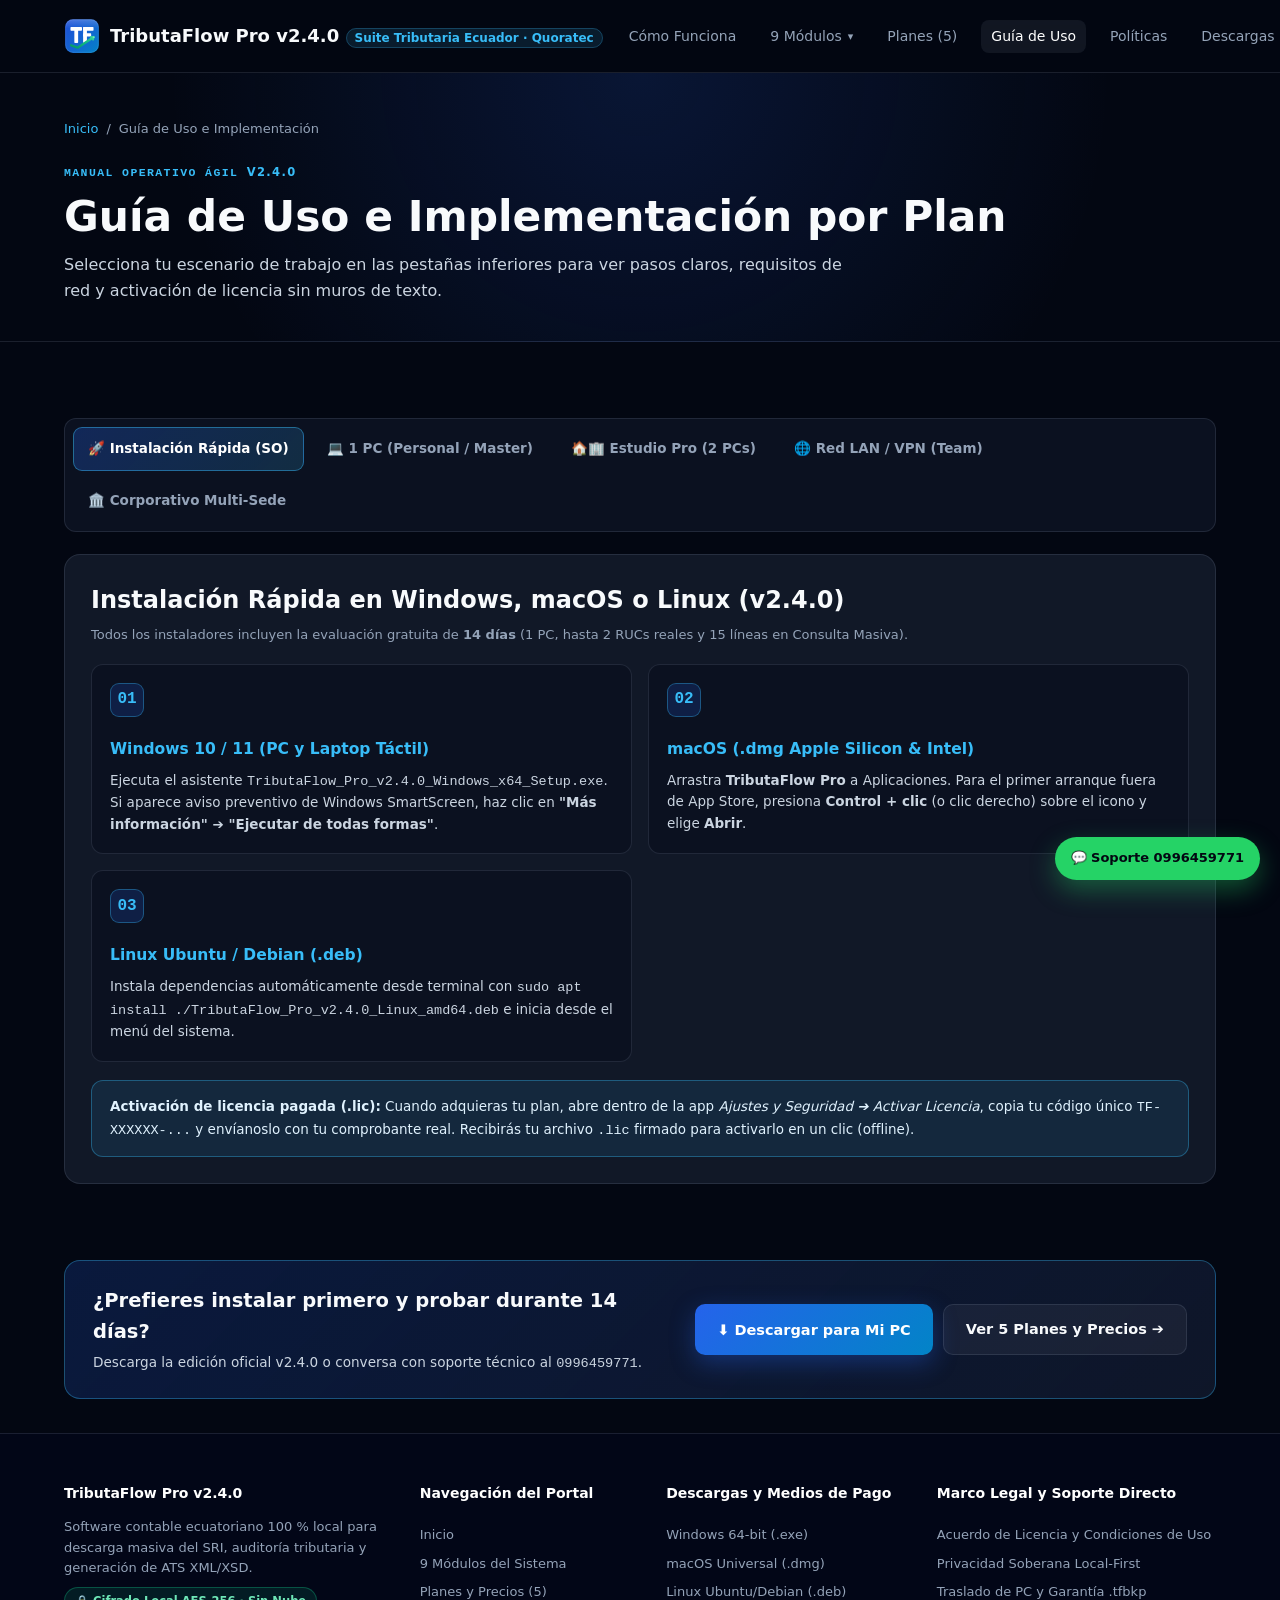
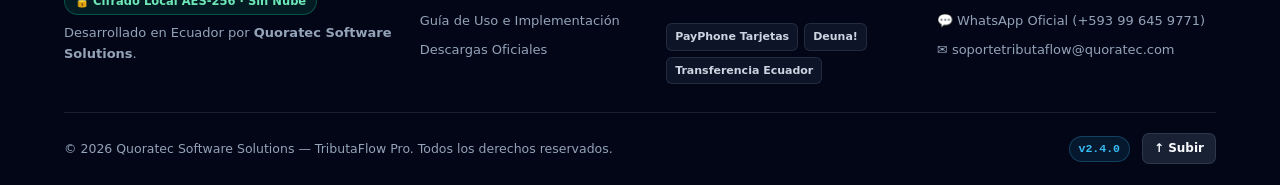
==== guia-uso.html @ 513faca0 "Portal v2.4.0: arquitectura paginada, guia por plan, bloqueo movil y blindaje CSP/XSS" ====
<!DOCTYPE html>
<html lang="es">
<head>
    <meta charset="UTF-8">
    <meta name="viewport" content="width=device-width, initial-scale=1.0">
    <meta http-equiv="Content-Security-Policy" content="default-src 'self'; script-src 'self'; style-src 'self'; img-src 'self' data:; font-src 'self'; connect-src 'self'; object-src 'none'; base-uri 'self'; form-action 'none';">
    <meta name="referrer" content="no-referrer">
    <title>Guía de Uso e Implementación v2.4.0 | TributaFlow Pro</title>
    <meta name="description" content="Guía práctica de instalación y puesta en marcha de TributaFlow Pro v2.4.0 por escenario: Windows, macOS, Linux, Estudio Dual-PC (30+30 o 60 en 1), Red LAN y Corporativo.">
    <link rel="icon" type="image/png" href="assets/img/favicon.png">
    <link rel="stylesheet" href="assets/css/portal.css">
</head>
<body>

    <header class="navbar">
        <div class="container nav-inner">
            <a href="index.html" class="brand">
                <img src="assets/img/logo-tributaflow.svg" alt="TributaFlow Pro" class="brand-logo-img" data-fallback="assets/img/logo-tributaflow.png">
                <div>
                    <strong>TributaFlow Pro <span data-app-version-tag>v2.4.0</span></strong>
                    <span class="brand-sub">Suite Tributaria Ecuador · Quoratec</span>
                </div>
            </a>

            <button class="nav-toggle" id="navToggle" type="button" aria-label="Abrir menú de navegación" aria-expanded="false">☰</button>

            <nav class="nav-menu" id="navMenu" aria-label="Navegación principal">
                <a href="index.html#flujo">Cómo Funciona</a>
                <div class="nav-dropdown" data-nav-dropdown>
                    <button type="button" class="nav-dropdown-trigger" aria-expanded="false" aria-haspopup="true">
                        <span>9 Módulos</span>
                        <span class="nav-caret" aria-hidden="true">▾</span>
                    </button>
                    <div class="nav-dropdown-panel" role="menu"></div>
                </div>
                <a href="planes.html">Planes (5)</a>
                <a href="guia-uso.html" class="active">Guía de Uso</a>
                <a href="politicas.html">Políticas</a>
                <a href="index.html#descargas">Descargas</a>
                <a href="planes.html" class="nav-cta">Ver Planes y Pagar</a>
            </nav>
        </div>
    </header>

    <main>
        <section class="page-hero">
            <div class="container">
                <div class="breadcrumb">
                    <a href="index.html">Inicio</a>
                    <span>/</span>
                    <span>Guía de Uso e Implementación</span>
                </div>
                <span class="eyebrow">Manual Operativo Ágil <span data-app-version-tag>v2.4.0</span></span>
                <h1>Guía de Uso e Implementación por Plan</h1>
                <p class="lead-sub">Selecciona tu escenario de trabajo en las pestañas inferiores para ver pasos claros, requisitos de red y activación de licencia sin muros de texto.</p>
            </div>
        </section>

        <section class="section">
            <div class="container">
                <!-- PESTAÑAS INTERACTIVAS DE LA GUÍA -->
                <div class="guide-tabs-bar" role="tablist" aria-label="Escenarios de implementación TributaFlow Pro">
                    <button type="button" class="guide-tab-btn is-active" role="tab" aria-selected="true" data-guide-tab="rapida">🚀 Instalación Rápida (SO)</button>
                    <button type="button" class="guide-tab-btn" role="tab" aria-selected="false" data-guide-tab="1pc">💻 1 PC (Personal / Master)</button>
                    <button type="button" class="guide-tab-btn" role="tab" aria-selected="false" data-guide-tab="2pcs">🏠🏢 Estudio Pro (2 PCs)</button>
                    <button type="button" class="guide-tab-btn" role="tab" aria-selected="false" data-guide-tab="lan">🌐 Red LAN / VPN (Team)</button>
                    <button type="button" class="guide-tab-btn" role="tab" aria-selected="false" data-guide-tab="corp">🏛️ Corporativo Multi-Sede</button>
                </div>

                <!-- PANEL 1: INSTALACIÓN RÁPIDA -->
                <article class="guide-panel is-active" id="tab-rapida" role="tabpanel" data-guide-panel="rapida">
                    <h2>Instalación Rápida en Windows, macOS o Linux (<span data-app-version-tag>v2.4.0</span>)</h2>
                    <p class="muted-note mt-6">Todos los instaladores incluyen la evaluación gratuita de <strong data-trial-days>14 días</strong> (1 PC, hasta 2 RUCs reales y 15 líneas en Consulta Masiva).</p>

                    <div class="guide-steps-grid mt-24">
                        <div class="guide-step-card">
                            <span class="step-num">01</span>
                            <h3>Windows 10 / 11 (PC y Laptop Táctil)</h3>
                            <p>Ejecuta el asistente <code>TributaFlow_Pro_v2.4.0_Windows_x64_Setup.exe</code>. Si aparece aviso preventivo de Windows SmartScreen, haz clic en <strong>"Más información" ➔ "Ejecutar de todas formas"</strong>.</p>
                        </div>

                        <div class="guide-step-card">
                            <span class="step-num">02</span>
                            <h3>macOS (.dmg Apple Silicon & Intel)</h3>
                            <p>Arrastra <strong>TributaFlow Pro</strong> a Aplicaciones. Para el primer arranque fuera de App Store, presiona <strong>Control + clic</strong> (o clic derecho) sobre el icono y elige <strong>Abrir</strong>.</p>
                        </div>

                        <div class="guide-step-card">
                            <span class="step-num">03</span>
                            <h3>Linux Ubuntu / Debian (.deb)</h3>
                            <p>Instala dependencias automáticamente desde terminal con <code>sudo apt install ./TributaFlow_Pro_v2.4.0_Linux_amd64.deb</code> e inicia desde el menú del sistema.</p>
                        </div>
                    </div>

                    <div class="guide-callout mt-24">
                        <strong>Activación de licencia pagada (.lic):</strong> Cuando adquieras tu plan, abre dentro de la app <em>Ajustes y Seguridad ➔ Activar Licencia</em>, copia tu código único <code>TF-XXXXXX-...</code> y envíanoslo con tu comprobante real. Recibirás tu archivo <code>.lic</code> firmado para activarlo en un clic (offline).
                    </div>
                </article>

                <!-- PANEL 2: 1 PC (PERSONAL Y CONTADOR MASTER) -->
                <article class="guide-panel" id="tab-1pc" role="tabpanel" data-guide-panel="1pc">
                    <h2>Operación Individual en 1 PC (Personal Pro y Contador Master)</h2>
                    <p class="muted-note mt-6">Diseñado para trabajar con máxima privacidad local: <strong>Personal Pro</strong> gestiona hasta <strong>3 RUCs</strong> ($59/año) y <strong>Contador Master</strong> hasta <strong>25 RUCs</strong> con Generador ATS ($139/año).</p>

                    <div class="guide-steps-grid mt-24">
                        <div class="guide-step-card">
                            <span class="step-num">01</span>
                            <h3>Define tu Carpeta Bóveda</h3>
                            <p>Al abrir TributaFlow Pro por primera vez, elige la ruta donde se guardarán tus XML, RIDE PDF y base SQLCipher AES-256 (por ejemplo <code>Documentos/Boveda_SRI</code>).</p>
                        </div>

                        <div class="guide-step-card">
                            <span class="step-num">02</span>
                            <h3>Registra tus Contribuyentes</h3>
                            <p>Ve a <strong>Mis Contribuyentes</strong>, registra hasta 3 RUCs (Personal Pro) o 25 RUCs (Contador Master) y ejecuta <strong>Sincronizar SRI</strong> o <strong>Importar TXT/ZIP</strong>.</p>
                        </div>

                        <div class="guide-step-card">
                            <span class="step-num">03</span>
                            <h3>Genera ATS XML y Excel</h3>
                            <p>En <strong>Contador Master</strong>, entra a <strong>Generador ATS Oficial</strong>, selecciona periodo y RUC para exportar el XML validado con esquema XSD listo para subir al SRI.</p>
                        </div>
                    </div>

                    <div class="guide-callout-warn mt-24">
                        <strong>Sobre cambios o formateo de equipo:</strong> Genera siempre un archivo <code>.tfbkp</code> desde <em>Ajustes y Seguridad</em> antes de formatear o cambiar de laptop. Incluimos respaldo de traslado de equipo dentro del periodo anual vigente.
                    </div>
                </article>

                <!-- PANEL 3: ESTUDIO PRO DUAL-PC -->
                <article class="guide-panel" id="tab-2pcs" role="tabpanel" data-guide-panel="2pcs">
                    <h2>Trabajo Dual-PC Independiente (Estudio Contable Pro — $299/año)</h2>
                    <p class="muted-note mt-6">Pensado para contadores que alternan entre oficina y casa o comparten carga entre 2 máquinas (Windows, macOS o Linux combinables) <strong>sin depender de servidor ni red LAN permanente</strong>.</p>

                    <div class="guide-steps-grid mt-24">
                        <div class="guide-step-card">
                            <span class="step-num">01</span>
                            <h3>Distribución Flexible de 60 RUCs</h3>
                            <p>Tu licencia habilita <strong>60 RUCs totales</strong>: usa <strong>30 RUCs en PC Oficina + 30 RUCs en Laptop Casa</strong>, o bien concentra los <strong>60 RUCs completos en 1 sola PC</strong> sin PC maestra.</p>
                        </div>

                        <div class="guide-step-card">
                            <span class="step-num">02</span>
                            <h3>Auditoría EFOS y Contingencia</h3>
                            <p>Activa <strong>Auditor Fantasma</strong> para cruzar facturas frente a listados EFOS del SRI y utiliza el modo de <strong>Contingencia ATS</strong> en cierres masivos de estudio.</p>
                        </div>

                        <div class="guide-step-card">
                            <span class="step-num">03</span>
                            <h3>Sincroniza Oficina ⇄ Casa con .tfbkp</h3>
                            <p>Exporta un paquete portátil cifrado <code>.tfbkp</code> (bóveda + llaves) en un pendrive o carpeta privada para continuar trabajando en tu segunda computadora en segundos.</p>
                        </div>
                    </div>

                    <div class="guide-callout mt-24">
                        <strong>Sin dependencia de internet entre equipos:</strong> Cada una de las 2 computadoras recibe su archivo de activación oficial vinculado a su HWID, funcionando offline de manera totalmente autónoma.
                    </div>
                </article>

                <!-- PANEL 4: ENTERPRISE TEAM LAN / VPN -->
                <article class="guide-panel" id="tab-lan" role="tabpanel" data-guide-panel="lan">
                    <h2>Implementación Colaborativa en Red Local LAN o VPN (Enterprise Team)</h2>
                    <p class="muted-note mt-6">Ideal para estudios con equipo contable: <strong>5 PCs base</strong> ($890/año) con <strong>RUCs Ilimitados</strong>, Consulta Masiva sin límite y arquitectura híbrida oficina + teletrabajo.</p>

                    <div class="guide-steps-grid mt-24">
                        <div class="guide-step-card">
                            <span class="step-num">01</span>
                            <h3>Designa la Estación Maestra (LAN_SERVIDOR)</h3>
                            <p>En tu computadora principal o servidor interno de oficina, comparte la carpeta de bóveda por ruta de red (ej. <code>\\SERVIDOR\BovedaTributaFlow</code>) y activa el servicio LAN TCP/IP.</p>
                        </div>

                        <div class="guide-step-card">
                            <span class="step-num">02</span>
                            <h3>Conecta Hasta 4 PCs Adicionales (LAN_CLIENTE)</h3>
                            <p>Las estaciones asistentes apuntan a la IP local o ruta UNC compartida trabajando sobre el mismo repositorio central sin duplicar comprobantes ni claves.</p>
                        </div>

                        <div class="guide-step-card">
                            <span class="step-num">03</span>
                            <h3>Soporte Teletrabajo por VPN Multi-HWID</h3>
                            <p>Los contadores fuera de oficina conectan por túnel VPN seguro manteniendo permisos cifrados y auditoría trazable de cada estación autorizada.</p>
                        </div>
                    </div>
                </article>

                <!-- PANEL 5: ENTERPRISE CORPORATIVO -->
                <article class="guide-panel" id="tab-corp" role="tabpanel" data-guide-panel="corp">
                    <h2>Despliegue Nacional Multi-Sucursal (Enterprise Corporativo)</h2>
                    <p class="muted-note mt-6">Arquitectura empresarial para grupos económicos con múltiples sedes: <strong>10 PCs base ($1,490/año)</strong> + expansión ilimitada <strong>+1 PC por $150/año c/u</strong>.</p>

                    <div class="guide-steps-grid mt-24">
                        <div class="guide-step-card">
                            <span class="step-num">01</span>
                            <h3>Multi-Sucursal sobre HTTPS / VPN</h3>
                            <p>Centraliza compañías hermanas y razones sociales ilimitadas entre Quito, Guayaquil, Cuenca u otras ciudades bajo canales cifrados dedicados.</p>
                        </div>

                        <div class="guide-step-card">
                            <span class="step-num">02</span>
                            <h3>Respaldo Corporativo en Nube Privada (S3)</h3>
                            <p>Programa copias cifradas punto a punto hacia tu propio bucket compatible con S3 manteniendo las claves AES-256 bajo custodia interna de tu empresa.</p>
                        </div>

                        <div class="guide-step-card">
                            <span class="step-num">03</span>
                            <h3>Crecimiento Modular sin Fricción</h3>
                            <p>Cuando se incorpore un nuevo analista financiero, añade licencias individuales (+$150/año por PC extra) desde el mismo contrato anual.</p>
                        </div>
                    </div>

                    <div class="flex-wrap-actions mt-24">
                        <a href="planes.html#corp-addon" class="btn-glow">Calcular Estaciones Extra (+1 PC) ➔</a>
                        <a href="https://wa.me/593996459771?text=Consulta%20Soporte%20T%C3%A9cnico%20%E2%80%94%20TributaFlow%20Pro" target="_blank" rel="noopener noreferrer" class="btn-support-link" data-support-link="whatsapp">💬 Coordinar Onboarding Corporativo</a>
                    </div>
                </article>
            </div>
        </section>
    </main>

    <div class="pre-footer-cta">
        <div class="container">
            <div class="pre-footer-card">
                <div>
                    <h3>¿Prefieres instalar primero y probar durante <span data-trial-days>14 días</span>?</h3>
                    <p>Descarga la edición oficial <span data-app-version-tag>v2.4.0</span> o conversa con soporte técnico al <code>0996459771</code>.</p>
                </div>
                <div class="pre-footer-actions">
                    <button type="button" class="btn-glow" data-download-os="auto">⬇ Descargar para Mi PC</button>
                    <a href="planes.html" class="btn-glass">Ver 5 Planes y Precios ➔</a>
                </div>
            </div>
        </div>
    </div>

    <footer class="footer">
        <div class="container">
            <div class="footer-grid-4">
                <div class="footer-col">
                    <h4>TributaFlow Pro <span data-app-version-tag>v2.4.0</span></h4>
                    <p class="muted-note">Software contable ecuatoriano 100 % local para descarga masiva del SRI, auditoría tributaria y generación de ATS XML/XSD.</p>
                    <div class="footer-trust-pill">🔒 Cifrado Local AES-256 · Sin Nube</div>
                    <p class="muted-note">Desarrollado en Ecuador por <strong>Quoratec Software Solutions</strong>.</p>
                </div>

                <div class="footer-col footer-links-col">
                    <h4>Navegación del Portal</h4>
                    <a href="index.html">Inicio</a>
                    <a href="index.html#modulos">9 Módulos del Sistema</a>
                    <a href="planes.html">Planes y Precios (5)</a>
                    <a href="guia-uso.html">Guía de Uso e Implementación</a>
                    <a href="index.html#descargas">Descargas Oficiales</a>
                </div>

                <div class="footer-col footer-links-col">
                    <h4>Descargas y Medios de Pago</h4>
                    <a href="index.html#descargas" data-download-os="windows">Windows 64-bit (.exe)</a>
                    <a href="index.html#descargas" data-download-os="macos">macOS Universal (.dmg)</a>
                    <a href="index.html#descargas" data-download-os="linux">Linux Ubuntu/Debian (.deb)</a>
                    <div class="footer-pay-badges">
                        <span class="footer-pay-pill">PayPhone Tarjetas</span>
                        <span class="footer-pay-pill">Deuna!</span>
                        <span class="footer-pay-pill">Transferencia Ecuador</span>
                    </div>
                </div>

                <div class="footer-col footer-links-col">
                    <h4>Marco Legal y Soporte Directo</h4>
                    <a href="politicas.html#licencia">Acuerdo de Licencia y Condiciones de Uso</a>
                    <a href="politicas.html#privacidad">Privacidad Soberana Local-First</a>
                    <a href="politicas.html#traslado">Traslado de PC y Garantía .tfbkp</a>
                    <a href="https://wa.me/593996459771?text=Consulta%20Soporte%20T%C3%A9cnico%20%E2%80%94%20TributaFlow%20Pro" target="_blank" rel="noopener noreferrer" data-support-link="whatsapp">💬 WhatsApp Oficial (+593 99 645 9771)</a>
                    <a href="mailto:soportetributaflow@quoratec.com?subject=Consulta%20Soporte%20T%C3%A9cnico%20%E2%80%94%20TributaFlow%20Pro" data-support-link="correo">✉️ soportetributaflow@quoratec.com</a>
                </div>
            </div>

            <div class="footer-bottom-bar">
                <span>© 2026 Quoratec Software Solutions — TributaFlow Pro. Todos los derechos reservados.</span>
                <div class="footer-bottom-meta">
                    <span class="footer-version-badge" data-app-version-tag>v2.4.0</span>
                    <button type="button" class="footer-top-btn" data-scroll-top>↑ Subir</button>
                </div>
            </div>
        </div>
    </footer>

    <a href="https://wa.me/593996459771?text=Consulta%20Soporte%20T%C3%A9cnico%20%E2%80%94%20TributaFlow%20Pro" target="_blank" rel="noopener noreferrer" class="whatsapp-float" id="btnFlotanteSoporte" data-support-link="whatsapp" aria-label="Contactar Soporte Oficial TributaFlow Pro por WhatsApp">
        <span>💬 Soporte 0996459771</span>
    </a>

    <script src="assets/js/portal.js" defer></script>
</body>
</html>
---- assets/css/portal.css ----
/* ==========================================================================
   TributaFlow Pro v2.4.0 — Portal Web Multipágina (Diseño SaaS B2B)
   ========================================================================== */

:root {
    --bg-base: #030712;
    --bg-surface: #0b1120;
    --bg-card: #111827;
    --bg-card-alt: #0f172a;
    --border-subtle: rgba(148, 163, 184, 0.16);
    --border-highlight: rgba(56, 189, 248, 0.45);
    --primary: #2563eb;
    --primary-hover: #1d4ed8;
    --accent: #38bdf8;
    --success: #10b981;
    --warning: #f59e0b;
    --danger: #ef4444;
    --deuna: #6d28d9;
    --deuna-soft: rgba(109, 40, 217, 0.16);
    --payphone: #ff5722;
    --payphone-hover: #e64a19;
    --whatsapp: #25d366;
    --text-main: #f8fafc;
    --text-soft: #cbd5e1;
    --text-muted: #94a3b8;
    --radius-sm: 8px;
    --radius-md: 12px;
    --radius-lg: 16px;
}

* {
    margin: 0;
    padding: 0;
    box-sizing: border-box;
    font-family: 'Inter', system-ui, -apple-system, sans-serif;
}

html {
    scroll-behavior: smooth;
}

body {
    background-color: var(--bg-base);
    color: var(--text-main);
    line-height: 1.6;
    overflow-x: hidden;
}

code, pre, .mono {
    font-family: 'JetBrains Mono', ui-monospace, SFMono-Regular, monospace;
}

code {
    overflow-wrap: anywhere;
    word-break: break-word;
}

.container {
    max-width: 1200px;
    margin: 0 auto;
    padding: 0 24px;
}

/* Navbar compartida */
.navbar {
    position: sticky;
    top: 0;
    z-index: 9990;
    background: rgba(3, 7, 18, 0.88);
    backdrop-filter: blur(16px);
    border-bottom: 1px solid var(--border-subtle);
}

.nav-inner {
    min-height: 72px;
    display: flex;
    justify-content: space-between;
    align-items: center;
    gap: 16px;
    position: relative;
}

.brand {
    display: flex;
    align-items: center;
    gap: 10px;
    text-decoration: none;
    color: var(--text-main);
    font-weight: 800;
    font-size: 18px;
    flex-shrink: 0;
}

.brand-icon {
    width: 34px;
    height: 34px;
    background: linear-gradient(135deg, var(--primary), var(--accent));
    border-radius: 9px;
    display: flex;
    align-items: center;
    justify-content: center;
    font-weight: 900;
    font-size: 14px;
    color: #ffffff;
    letter-spacing: -0.5px;
}

.brand-sub {
    color: var(--accent);
    font-weight: 600;
    font-size: 12px;
    padding: 2px 8px;
    border-radius: 99px;
    background: rgba(56, 189, 248, 0.12);
    border: 1px solid rgba(56, 189, 248, 0.25);
}

.nav-menu {
    display: flex;
    align-items: center;
    gap: 14px;
    font-size: 14px;
    font-weight: 500;
    line-height: 1.5;
}

.nav-menu a {
    color: #94a3b8;
    text-decoration: none;
    font: inherit;
    display: inline-flex;
    align-items: center;
    padding: 6px 10px;
    border-radius: 8px;
    white-space: nowrap;
    transition: color 0.2s, background-color 0.2s;
}

.nav-menu a:not(.nav-cta):hover,
.nav-menu a:not(.nav-cta):focus-visible,
.nav-menu a:not(.nav-cta).active {
    color: #ffffff;
    background: rgba(148, 163, 184, 0.1);
    outline: none;
}

.nav-cta {
    appearance: none;
    -webkit-appearance: none;
    font: inherit;
    background: var(--primary);
    border: 1px solid rgba(56, 189, 248, 0.35);
    padding: 9px 16px;
    border-radius: var(--radius-sm);
    color: #ffffff !important;
    font-weight: 700 !important;
    cursor: pointer;
    display: inline-flex;
    align-items: center;
    justify-content: center;
    white-space: nowrap;
    transition: background 0.2s, transform 0.2s;
}

.nav-cta:hover {
    background: var(--primary-hover);
    transform: translateY(-1px);
}

.nav-toggle {
    display: none;
    background: var(--bg-card);
    border: 1px solid var(--border-subtle);
    color: var(--text-main);
    border-radius: var(--radius-sm);
    padding: 8px 12px;
    font-size: 18px;
    cursor: pointer;
}

.brand-logo-img {
    width: 36px;
    height: 36px;
    border-radius: 9px;
    display: block;
    flex-shrink: 0;
    object-fit: contain;
}

/* Menú desplegable responsivo "9 Módulos ▾" */
.nav-dropdown {
    position: static;
    display: flex;
    align-items: center;
}

.nav-dropdown-trigger {
    appearance: none;
    -webkit-appearance: none;
    background: transparent;
    border: none;
    color: #94A3B8;
    font: inherit;
    cursor: pointer;
    display: inline-flex;
    align-items: center;
    gap: 6px;
    padding: 6px 10px;
    border-radius: 8px;
    transition: color 0.2s, background-color 0.2s;
    white-space: nowrap;
}

.nav-dropdown-trigger:hover,
.nav-dropdown-trigger:focus-visible,
.nav-dropdown.is-open .nav-dropdown-trigger {
    color: #ffffff;
    background: rgba(148, 163, 184, 0.1);
    outline: none;
}

.nav-dropdown-trigger.active {
    color: #38bdf8;
    font-weight: 600;
}

.nav-caret {
    display: inline-block;
    font-size: 11px;
    line-height: 1;
    transition: transform 0.2s ease;
}

.nav-dropdown.is-open .nav-caret {
    transform: rotate(180deg);
}

.nav-dropdown-panel {
    display: block;
    opacity: 0;
    visibility: hidden;
    pointer-events: none;
    transform: translateY(-6px);
    position: absolute;
    top: calc(100% + 4px);
    right: 24px;
    width: min(650px, calc(100vw - 48px));
    background: rgba(15, 23, 42, 0.98);
    backdrop-filter: blur(18px);
    border: 1px solid rgba(56, 189, 248, 0.28);
    border-radius: 14px;
    box-shadow: 0 24px 60px rgba(0, 0, 0, 0.65);
    padding: 14px;
    z-index: 9999;
}

.nav-dropdown-panel::before {
    content: "";
    position: absolute;
    top: -26px;
    left: 0;
    right: 0;
    height: 26px;
}

.nav-dropdown.is-open .nav-dropdown-panel {
    opacity: 1;
    visibility: visible;
    pointer-events: auto;
    transform: translateY(0);
}

.nav-dropdown-header {
    display: flex;
    align-items: center;
    justify-content: space-between;
    padding: 2px 6px 10px;
    margin-bottom: 10px;
    border-bottom: 1px solid rgba(148, 163, 184, 0.14);
    font-size: 11px;
    font-weight: 700;
    letter-spacing: 0.06em;
    text-transform: uppercase;
    color: #38bdf8;
}

.nav-dropdown-grid {
    display: grid;
    grid-template-columns: repeat(2, minmax(0, 1fr));
    gap: 6px;
}

.nav-dropdown-item {
    display: flex;
    align-items: flex-start;
    gap: 10px;
    padding: 9px 10px;
    border-radius: 10px;
    border: 1px solid transparent;
    text-decoration: none !important;
    color: #e2e8f0 !important;
    transition: background 0.15s, border-color 0.15s, transform 0.15s;
}

.nav-dropdown-item:hover,
.nav-dropdown-item:focus-visible {
    background: rgba(37, 99, 235, 0.16);
    border-color: rgba(56, 189, 248, 0.32);
    outline: none;
}

.nav-dropdown-item.is-current {
    background: rgba(16, 185, 129, 0.12);
    border-color: rgba(16, 185, 129, 0.35);
}

.nav-dropdown-icon {
    width: 30px;
    height: 30px;
    border-radius: 8px;
    background: rgba(30, 41, 59, 0.9);
    border: 1px solid rgba(148, 163, 184, 0.18);
    display: inline-flex;
    align-items: center;
    justify-content: center;
    font-size: 15px;
    flex-shrink: 0;
}

.nav-dropdown-text {
    display: flex;
    flex-direction: column;
    min-width: 0;
}

.nav-dropdown-title {
    font-size: 13px;
    font-weight: 600;
    color: #f8fafc;
    line-height: 1.25;
}

.nav-dropdown-desc {
    font-size: 11.5px;
    color: #94a3b8;
    line-height: 1.3;
    margin-top: 2px;
}

.nav-dropdown-footer {
    margin-top: 10px;
    padding-top: 10px;
    border-top: 1px solid rgba(148, 163, 184, 0.14);
    display: flex;
    justify-content: flex-end;
}

.nav-dropdown-all {
    font-size: 12.5px;
    font-weight: 600;
    color: #38bdf8 !important;
    padding: 4px 8px;
    border-radius: 6px;
}

.nav-dropdown-all:hover {
    background: rgba(56, 189, 248, 0.12);
    color: #ffffff !important;
}

/* Utilidades de sección */
.section {
    padding: 76px 0;
}

.bg-subtle {
    background: var(--bg-surface);
    border-top: 1px solid var(--border-subtle);
    border-bottom: 1px solid var(--border-subtle);
}

.section-head {
    text-align: center;
    max-width: 760px;
    margin: 0 auto 44px auto;
}

.eyebrow {
    display: inline-block;
    font-size: 11.5px;
    font-weight: 700;
    letter-spacing: 1.4px;
    text-transform: uppercase;
    color: var(--accent);
    margin-bottom: 10px;
    font-family: 'JetBrains Mono', monospace;
}

.section-head h2 {
    font-size: clamp(1.75rem, 3vw, 2.35rem);
    font-weight: 800;
    line-height: 1.2;
    margin-bottom: 12px;
}

.section-head p {
    color: var(--text-muted);
    font-size: 1.02rem;
}

.text-gradient {
    background: linear-gradient(135deg, #60a5fa, #38bdf8, #34d399);
    -webkit-background-clip: text;
    background-clip: text;
    color: transparent;
}

/* Hero Section */
.hero {
    position: relative;
    padding: 76px 0 64px 0;
    overflow-x: hidden;
}

.hero-glow {
    position: absolute;
    top: -110px;
    left: 50%;
    transform: translateX(-50%);
    width: min(760px, 100vw);
    height: 360px;
    background: radial-gradient(circle, rgba(37, 99, 235, 0.24) 0%, rgba(3, 7, 18, 0) 70%);
    pointer-events: none;
    z-index: -1;
}

.hero-layout {
    display: grid;
    grid-template-columns: 1.12fr 0.88fr;
    gap: 40px;
    align-items: center;
}

.status-pill {
    display: inline-flex;
    align-items: center;
    gap: 8px;
    background: rgba(56, 189, 248, 0.1);
    border: 1px solid rgba(56, 189, 248, 0.28);
    padding: 6px 14px;
    border-radius: 99px;
    font-size: 12px;
    font-weight: 600;
    color: var(--accent);
    margin-bottom: 18px;
    font-family: 'JetBrains Mono', monospace;
}

.pulse-dot {
    width: 8px;
    height: 8px;
    border-radius: 50%;
    background: var(--success);
    box-shadow: 0 0 8px var(--success);
}

.hero-text h1 {
    font-size: clamp(2.1rem, 4vw, 3.05rem);
    font-weight: 800;
    line-height: 1.14;
    margin-bottom: 16px;
}

.hero-text > p {
    color: var(--text-soft);
    font-size: 1.05rem;
    margin-bottom: 24px;
}

.hero-buttons {
    display: flex;
    flex-wrap: wrap;
    gap: 12px;
    margin-bottom: 26px;
}

.btn-glow, .btn-glass, .btn-primary {
    display: inline-flex;
    align-items: center;
    justify-content: center;
    gap: 8px;
    padding: 13px 22px;
    border-radius: 10px;
    font-weight: 700;
    font-size: 14.5px;
    text-decoration: none;
    cursor: pointer;
    border: none;
    transition: transform 0.2s, box-shadow 0.2s, background 0.2s;
}

.btn-glow, .btn-primary {
    background: linear-gradient(135deg, var(--primary), #0284c7);
    color: #ffffff;
    box-shadow: 0 8px 24px rgba(37, 99, 235, 0.35);
}

.btn-glow:hover, .btn-primary:hover {
    transform: translateY(-2px);
    box-shadow: 0 12px 28px rgba(56, 189, 248, 0.42);
}

.btn-glass {
    background: rgba(255, 255, 255, 0.05);
    border: 1px solid var(--border-subtle);
    color: var(--text-main);
}

.btn-glass:hover {
    border-color: var(--border-highlight);
    background: rgba(56, 189, 248, 0.1);
}

.trust-metrics {
    display: flex;
    flex-wrap: wrap;
    gap: 18px;
    align-items: center;
    padding-top: 16px;
    border-top: 1px solid var(--border-subtle);
}

.metric strong {
    display: block;
    font-size: 15px;
    color: #ffffff;
}

.metric span {
    font-size: 12px;
    color: var(--text-muted);
}

.metric-divider {
    width: 1px;
    height: 30px;
    background: var(--border-subtle);
}

/* Terminal / Preview visual */
.terminal-card {
    background: var(--bg-card);
    border: 1px solid var(--border-subtle);
    border-radius: var(--radius-lg);
    overflow: hidden;
    box-shadow: 0 24px 55px rgba(0, 0, 0, 0.55);
}

.terminal-top {
    background: #0f172a;
    padding: 12px 16px;
    display: flex;
    align-items: center;
    justify-content: space-between;
    border-bottom: 1px solid var(--border-subtle);
}

.win-controls {
    display: flex;
    gap: 7px;
}

.win-controls span {
    width: 11px;
    height: 11px;
    border-radius: 50%;
    background: #334155;
}

.win-controls span:first-child { background: #ef4444; }
.win-controls span:nth-child(2) { background: #f59e0b; }
.win-controls span:nth-child(3) { background: #10b981; }

.terminal-tab {
    font-family: 'JetBrains Mono', monospace;
    font-size: 11.5px;
    color: var(--text-muted);
}

.terminal-content {
    padding: 20px;
    display: flex;
    flex-direction: column;
    gap: 10px;
    font-size: 13px;
}

.log-line {
    font-family: 'JetBrains Mono', monospace;
    font-size: 12.2px;
    color: var(--text-soft);
    word-break: break-word;
}

.t-time { color: var(--text-muted); }
.t-ok { color: var(--success); font-weight: 700; }
.t-info { color: var(--accent); font-weight: 700; }
.t-warn { color: var(--warning); font-weight: 700; }

.terminal-summary {
    margin-top: 8px;
    padding: 14px;
    background: rgba(16, 185, 129, 0.08);
    border: 1px solid rgba(16, 185, 129, 0.28);
    border-radius: var(--radius-md);
    display: flex;
    justify-content: space-between;
    align-items: center;
    gap: 12px;
}

.terminal-summary small {
    display: block;
    color: var(--text-muted);
    font-size: 11.5px;
}

.terminal-summary strong {
    font-size: 20px;
    color: #34d399;
    font-family: 'JetBrains Mono', monospace;
}

.badge-ready {
    background: rgba(16, 185, 129, 0.2);
    border: 1px solid rgba(16, 185, 129, 0.45);
    color: #6ee7b7;
    font-size: 11px;
    font-weight: 800;
    padding: 5px 10px;
    border-radius: 99px;
}

/* Flujo operativo en 4 pasos */
.workflow-grid {
    display: grid;
    grid-template-columns: repeat(4, 1fr);
    gap: 18px;
}

.workflow-step {
    background: var(--bg-card);
    border: 1px solid var(--border-subtle);
    border-radius: var(--radius-md);
    padding: 22px;
    position: relative;
}

.step-num {
    display: inline-flex;
    align-items: center;
    justify-content: center;
    width: 34px;
    height: 34px;
    border-radius: 9px;
    background: rgba(37, 99, 235, 0.18);
    border: 1px solid rgba(56, 189, 248, 0.35);
    color: var(--accent);
    font-weight: 800;
    font-family: 'JetBrains Mono', monospace;
    margin-bottom: 12px;
}

.workflow-step h3 {
    font-size: 16px;
    margin-bottom: 8px;
}

.workflow-step p {
    font-size: 13.5px;
    color: var(--text-muted);
}

/* Exploración de los 9 Módulos (Multipágina) */
.modules-grid {
    display: grid;
    grid-template-columns: repeat(3, 1fr);
    gap: 20px;
}

.module-card {
    background: var(--bg-card);
    border: 1px solid var(--border-subtle);
    border-radius: var(--radius-md);
    padding: 22px;
    display: flex;
    flex-direction: column;
    justify-content: space-between;
    gap: 14px;
    transition: border-color 0.2s, transform 0.2s;
}

.module-card:hover {
    border-color: var(--border-highlight);
    transform: translateY(-3px);
}

.module-top {
    display: flex;
    justify-content: space-between;
    align-items: center;
    gap: 10px;
}

.module-icon {
    font-size: 24px;
}

.module-tier {
    font-size: 11px;
    font-weight: 700;
    padding: 4px 10px;
    border-radius: 99px;
    background: rgba(56, 189, 248, 0.12);
    border: 1px solid rgba(56, 189, 248, 0.25);
    color: var(--accent);
}

.module-tier.tier-pro {
    background: rgba(245, 158, 11, 0.12);
    border-color: rgba(245, 158, 11, 0.32);
    color: #fbbf24;
}

.module-card h3 {
    font-size: 17px;
    font-weight: 700;
    margin-bottom: 6px;
}

.module-card p {
    font-size: 13.5px;
    color: var(--text-muted);
}

.module-link {
    display: inline-flex;
    align-items: center;
    justify-content: space-between;
    padding: 10px 14px;
    border-radius: var(--radius-sm);
    background: rgba(37, 99, 235, 0.14);
    border: 1px solid rgba(56, 189, 248, 0.25);
    color: #e0f2fe;
    text-decoration: none;
    font-size: 13px;
    font-weight: 700;
    transition: background 0.2s;
}

.module-link:hover {
    background: var(--primary);
    color: #ffffff;
}

/* Árbol contable jerárquico y paneles técnicos */
.architecture-split {
    display: grid;
    grid-template-columns: 1fr 1fr;
    gap: 24px;
    align-items: start;
}

.tree-box {
    background: #060b16;
    border: 1px solid var(--border-highlight);
    border-radius: var(--radius-md);
    padding: 20px;
    overflow-x: auto;
}

.tree-box pre {
    font-size: 12.5px;
    line-height: 1.65;
    color: #bae6fd;
}

.feature-list-panel {
    background: var(--bg-card);
    border: 1px solid var(--border-subtle);
    border-radius: var(--radius-md);
    padding: 24px;
    display: flex;
    flex-direction: column;
    gap: 12px;
}

.feature-list-panel h3 {
    font-size: 18px;
    margin-bottom: 4px;
}

.feature-list-panel ul {
    list-style: none;
    display: flex;
    flex-direction: column;
    gap: 10px;
}

.feature-list-panel li {
    font-size: 13.8px;
    color: var(--text-soft);
    padding-left: 4px;
}

/* Descargas multiplataforma */
.download-banner {
    background: linear-gradient(135deg, rgba(37, 99, 235, 0.14), rgba(15, 23, 42, 0.92));
    border: 1px solid var(--border-highlight);
    border-radius: var(--radius-lg);
    padding: 28px;
    display: flex;
    justify-content: space-between;
    align-items: center;
    gap: 24px;
    margin-bottom: 24px;
}

.dl-meta {
    display: flex;
    flex-wrap: wrap;
    gap: 16px;
    margin-top: 12px;
    font-size: 13px;
    color: var(--text-soft);
}

.os-grid {
    display: grid;
    grid-template-columns: repeat(3, 1fr);
    gap: 20px;
}

.os-card {
    background: var(--bg-card);
    border: 1px solid var(--border-subtle);
    border-radius: var(--radius-md);
    padding: 22px;
    display: flex;
    flex-direction: column;
    gap: 12px;
    transition: border-color 0.2s;
}

.os-card.os-card-active {
    border-color: var(--accent);
    box-shadow: 0 0 0 1px rgba(56, 189, 248, 0.35);
}

.os-card-top {
    display: flex;
    justify-content: space-between;
    align-items: center;
}

.os-badge {
    font-size: 11.5px;
    font-weight: 700;
    color: var(--accent);
    background: rgba(56, 189, 248, 0.12);
    padding: 4px 10px;
    border-radius: 99px;
}

.os-size {
    font-size: 12px;
    color: var(--text-muted);
    font-family: 'JetBrains Mono', monospace;
}

.os-card code {
    font-size: 11.5px;
    color: #93c5fd;
    background: var(--bg-base);
    padding: 8px 10px;
    border-radius: var(--radius-sm);
    word-break: break-all;
}

.btn-os-modal {
    display: block;
    margin-top: auto;
    width: 100%;
    padding: 11px 14px;
    border-radius: var(--radius-sm);
    border: 1px solid var(--border-highlight);
    background: rgba(37, 99, 235, 0.18);
    color: #ffffff;
    font-weight: 700;
    font-size: 13.5px;
    text-align: center;
    text-decoration: none;
    cursor: pointer;
    transition: background 0.2s;
}

.btn-os-modal:hover {
    background: var(--primary);
}

/* ==========================================================================
   MATRIZ DE 5 PLANES CON SEPARACIÓN ESTRICTA DE CASILLAS
   Casilla Superior (.plan-info-box): solo lectura/alcance (NO abre checkout)
   Casilla Inferior (.plan-action-box): botón aislado que abre el Modal de Pago
   ========================================================================== */
.plans-grid-5 {
    display: grid;
    grid-template-columns: repeat(5, 1fr);
    gap: 16px;
    align-items: stretch;
}

.plan-card {
    background: var(--bg-card);
    border: 1px solid var(--border-subtle);
    border-radius: var(--radius-lg);
    display: flex;
    flex-direction: column;
    justify-content: space-between;
    position: relative;
    overflow: hidden;
    cursor: default;
}

.plan-card.plan-popular {
    border-color: var(--accent);
    background: linear-gradient(180deg, rgba(37, 99, 235, 0.14) 0%, var(--bg-card) 45%);
    box-shadow: 0 18px 40px rgba(37, 99, 235, 0.18);
}

.plan-card.plan-enterprise {
    border-color: rgba(245, 158, 11, 0.45);
}

.popular-ribbon {
    background: linear-gradient(90deg, var(--primary), var(--accent));
    color: #ffffff;
    text-align: center;
    font-size: 10.5px;
    font-weight: 800;
    letter-spacing: 1.1px;
    padding: 5px 8px;
}

.plan-info-box {
    padding: 20px 18px 14px 18px;
    display: flex;
    flex-direction: column;
    gap: 12px;
    flex: 1;
}

.plan-header h3 {
    font-size: 18px;
    font-weight: 800;
    margin-bottom: 4px;
}

.plan-header p {
    font-size: 12.5px;
    color: var(--text-muted);
    min-height: 38px;
}

.plan-pricing {
    padding: 12px 0;
    border-top: 1px solid var(--border-subtle);
    border-bottom: 1px solid var(--border-subtle);
}

.price-regular {
    display: block;
    font-size: 12px;
    color: var(--text-muted);
    text-decoration: line-through;
}

.price-launch {
    display: flex;
    align-items: baseline;
    gap: 4px;
    font-size: 28px;
    font-weight: 800;
    color: #ffffff;
    font-family: 'JetBrains Mono', monospace;
}

.price-launch .period {
    font-size: 12px;
    font-weight: 500;
    color: var(--text-muted);
}

.price-note {
    display: block;
    font-size: 11.5px;
    color: #fbbf24;
    font-weight: 600;
    margin-top: 2px;
}

.plan-quotas {
    display: flex;
    flex-wrap: wrap;
    gap: 6px;
}

.quota-pill {
    font-size: 11px;
    font-weight: 700;
    padding: 4px 8px;
    border-radius: 6px;
    background: var(--bg-base);
    border: 1px solid var(--border-subtle);
    color: var(--accent);
}

.plan-list {
    list-style: none;
    display: flex;
    flex-direction: column;
    gap: 8px;
    font-size: 12.5px;
}

.plan-list li.ok {
    color: var(--text-soft);
}

.plan-list li.locked {
    color: #64748b;
}

/* Casilla inferior independiente para botón de compra */
.plan-action-box {
    padding: 14px 18px 18px 18px;
    background: rgba(3, 7, 18, 0.55);
    border-top: 1px solid var(--border-subtle);
}

.btn-open-checkout {
    width: 100%;
    padding: 12px 14px;
    border-radius: 10px;
    border: 1px solid rgba(56, 189, 248, 0.35);
    background: var(--primary);
    color: #ffffff;
    font-weight: 800;
    font-size: 13px;
    cursor: pointer;
    transition: background 0.2s, transform 0.15s;
}

.btn-open-checkout:hover {
    background: var(--primary-hover);
    transform: translateY(-1px);
}

.btn-open-checkout.btn-accent {
    background: linear-gradient(135deg, #0284c7, #2563eb);
    box-shadow: 0 6px 18px rgba(37, 99, 235, 0.35);
}

.btn-open-checkout.btn-enterprise {
    background: linear-gradient(135deg, #b45309, #d97706);
    border-color: rgba(251, 191, 36, 0.5);
}

.action-hint {
    display: block;
    text-align: center;
    font-size: 11px;
    color: var(--text-muted);
    margin-top: 6px;
}

/* Tabla comparativa técnica */
.table-wrap {
    margin-top: 38px;
    width: 100%;
    max-width: 100%;
    min-width: 0;
    overflow-x: auto;
    background: var(--bg-card);
    border: 1px solid var(--border-subtle);
    border-radius: var(--radius-md);
}

.compare-table {
    width: 100%;
    border-collapse: collapse;
    min-width: 780px;
    font-size: 13px;
}

.compare-table th,
.compare-table td {
    padding: 12px 14px;
    border-bottom: 1px solid var(--border-subtle);
    text-align: center;
}

.compare-table th:first-child,
.compare-table td:first-child {
    text-align: left;
    font-weight: 600;
    color: var(--text-main);
}

.compare-table thead th {
    background: #0f172a;
    color: var(--accent);
    font-weight: 800;
}

.cell-ok {
    color: #34d399;
    font-weight: 700;
}

.cell-lock {
    color: #64748b;
}

/* Páginas dedicadas de módulos */
.breadcrumb {
    display: flex;
    flex-wrap: wrap;
    gap: 8px;
    align-items: center;
    font-size: 13px;
    color: var(--text-muted);
    margin-bottom: 18px;
}

.breadcrumb a {
    color: var(--accent);
    text-decoration: none;
}

.module-hero {
    padding: 48px 0 42px 0;
    border-bottom: 1px solid var(--border-subtle);
    background: radial-gradient(circle at top center, rgba(37, 99, 235, 0.16), transparent 65%);
}

.module-detail-grid {
    display: grid;
    grid-template-columns: 1.05fr 0.95fr;
    gap: 28px;
    align-items: start;
}

.step-cards {
    display: grid;
    grid-template-columns: repeat(2, 1fr);
    gap: 16px;
}

.step-card {
    background: var(--bg-card);
    border: 1px solid var(--border-subtle);
    border-radius: var(--radius-md);
    padding: 18px;
}

.step-card h4 {
    font-size: 15px;
    color: var(--accent);
    margin-bottom: 6px;
}

.step-card p {
    font-size: 13.5px;
    color: var(--text-soft);
}

.module-nav-footer {
    display: flex;
    flex-wrap: wrap;
    justify-content: space-between;
    align-items: center;
    gap: 12px;
    margin-top: 32px;
    padding-top: 24px;
    border-top: 1px solid var(--border-subtle);
}

/* Modales independientes */
.modal-overlay {
    position: fixed;
    inset: 0;
    z-index: 10000;
    background: rgba(2, 6, 23, 0.82);
    backdrop-filter: blur(8px);
    display: none;
    align-items: center;
    justify-content: center;
    padding: 16px;
}

.modal-box {
    width: 100%;
    max-width: 860px;
    max-height: 90vh;
    background: var(--bg-card);
    border: 1px solid var(--border-highlight);
    border-radius: var(--radius-lg);
    display: flex;
    flex-direction: column;
    overflow: hidden;
    box-shadow: 0 28px 70px rgba(0, 0, 0, 0.72);
}

.modal-box.modal-narrow {
    max-width: 580px;
}

.modal-top {
    padding: 18px 22px;
    background: #0f172a;
    border-bottom: 1px solid var(--border-subtle);
    display: flex;
    justify-content: space-between;
    align-items: center;
    gap: 14px;
}

.modal-badge {
    font-size: 10.5px;
    font-weight: 800;
    color: var(--accent);
    letter-spacing: 1px;
    font-family: 'JetBrains Mono', monospace;
    display: block;
}

.modal-top h3 {
    font-size: 19px;
    font-weight: 800;
}

.btn-close {
    background: rgba(255, 255, 255, 0.06);
    border: 1px solid var(--border-subtle);
    color: var(--text-main);
    width: 34px;
    height: 34px;
    border-radius: 8px;
    font-size: 22px;
    line-height: 1;
    cursor: pointer;
}

.btn-close:hover {
    background: rgba(239, 68, 68, 0.25);
}

.modal-content {
    padding: 20px 22px;
    overflow-y: auto;
    display: flex;
    flex-direction: column;
    gap: 16px;
}

.checkout-summary {
    background: rgba(37, 99, 235, 0.14);
    border: 1px solid rgba(56, 189, 248, 0.35);
    border-radius: var(--radius-md);
    padding: 14px 16px;
    display: flex;
    flex-wrap: wrap;
    justify-content: space-between;
    align-items: center;
    gap: 12px;
}

.checkout-amount {
    font-size: 24px;
    font-weight: 800;
    color: #34d399;
    font-family: 'JetBrains Mono', monospace;
}

.checkout-controls-grid {
    display: grid;
    grid-template-columns: 1fr 1fr;
    gap: 12px;
}

.field-group label {
    display: block;
    font-size: 12.5px;
    font-weight: 700;
    color: var(--text-soft);
    margin-bottom: 5px;
}

.text-input, .mono-input {
    width: 100%;
    padding: 10px 12px;
    background: var(--bg-base);
    border: 1px solid var(--border-subtle);
    border-radius: var(--radius-sm);
    color: var(--text-main);
    font-size: 13.5px;
}

.mono-input {
    font-family: 'JetBrains Mono', monospace;
    color: var(--accent);
}

.text-input:focus, .mono-input:focus {
    outline: none;
    border-color: var(--accent);
}

.ref-banner {
    background: #0b1220;
    border: 1px dashed rgba(251, 191, 36, 0.5);
    border-radius: var(--radius-sm);
    padding: 10px 14px;
    display: flex;
    flex-wrap: wrap;
    justify-content: space-between;
    align-items: center;
    gap: 10px;
}

.ref-code {
    font-family: 'JetBrains Mono', monospace;
    font-weight: 800;
    font-size: 14px;
    color: #fbbf24;
}

.btn-copy-mini {
    background: #1e293b;
    border: 1px solid var(--border-subtle);
    color: #f8fafc;
    font-size: 11.5px;
    font-weight: 700;
    padding: 5px 10px;
    border-radius: 6px;
    cursor: pointer;
}

.btn-copy-mini:hover {
    background: var(--primary);
}

.payment-channels-grid {
    display: grid;
    grid-template-columns: 1.15fr 0.85fr;
    gap: 16px;
}

.pay-box {
    background: var(--bg-surface);
    border: 1px solid var(--border-subtle);
    border-radius: var(--radius-md);
    padding: 16px;
    display: flex;
    flex-direction: column;
    gap: 12px;
}

.pay-box.pay-deuna {
    border-color: rgba(139, 92, 246, 0.45);
}

.pay-box.pay-card {
    border-color: rgba(255, 87, 34, 0.45);
}

.pay-box h4 {
    font-size: 14.5px;
    font-weight: 800;
}

.deuna-layout {
    display: flex;
    gap: 14px;
    align-items: flex-start;
}

.qr-preview-wrap {
    width: 185px;
    min-width: 185px;
    max-width: 100%;
    background: #ffffff;
    border-radius: 10px;
    padding: 6px;
    display: flex;
    align-items: center;
    justify-content: center;
}

.qr-preview-wrap img {
    width: 100%;
    height: auto;
    max-height: 255px;
    object-fit: contain;
    display: block;
    border-radius: 6px;
}

.deuna-titular-note {
    background: rgba(109, 40, 217, 0.14);
    border: 1px solid rgba(139, 92, 246, 0.45);
    border-radius: var(--radius-sm);
    padding: 8px 11px;
    font-size: 12px;
    line-height: 1.45;
    color: #e9d5ff;
}

.pay-badges {
    display: flex;
    flex-wrap: wrap;
    gap: 6px;
    align-items: center;
}

.pay-badge-pill {
    display: inline-flex;
    align-items: center;
    padding: 4px 9px;
    border-radius: 999px;
    background: rgba(234, 88, 12, 0.16);
    border: 1px solid rgba(251, 146, 60, 0.45);
    color: #fed7aa;
    font-size: 11px;
    font-weight: 700;
    letter-spacing: 0.02em;
}

.pay-security-note {
    background: rgba(16, 185, 129, 0.1);
    border: 1px solid rgba(52, 211, 153, 0.35);
    border-radius: var(--radius-sm);
    padding: 8px 11px;
    font-size: 11.8px;
    font-weight: 600;
    color: #86efac;
}

.deuna-steps {
    list-style: none;
    display: flex;
    flex-direction: column;
    gap: 6px;
    font-size: 12.2px;
    color: var(--text-soft);
}

.bank-rows {
    background: var(--bg-base);
    border: 1px solid var(--border-subtle);
    border-radius: var(--radius-sm);
    padding: 10px 12px;
    display: flex;
    flex-direction: column;
    gap: 7px;
    font-size: 12px;
}

.bank-row {
    display: flex;
    flex-wrap: wrap;
    justify-content: space-between;
    align-items: center;
    gap: 8px;
}

.bank-row span {
    color: var(--text-muted);
    min-width: 0;
}

.bank-row strong {
    color: var(--text-main);
    font-size: 12px;
    overflow-wrap: anywhere;
}

.btn-payphone-main {
    display: flex;
    align-items: center;
    justify-content: center;
    background: var(--payphone);
    color: #ffffff;
    text-align: center;
    padding: 13px 16px;
    border-radius: 10px;
    font-weight: 800;
    font-size: 14px;
    text-decoration: none;
    box-shadow: 0 6px 18px rgba(255, 87, 34, 0.35);
    transition: background 0.2s, transform 0.15s;
}

.btn-payphone-main:hover {
    background: var(--payphone-hover);
    transform: translateY(-1px);
}

.btn-wp-confirm {
    display: flex;
    align-items: center;
    justify-content: center;
    gap: 6px;
    text-align: center;
    background: var(--whatsapp);
    color: #030712;
    font-weight: 800;
    font-size: 12.5px;
    padding: 11px 12px;
    border-radius: 9px;
    text-decoration: none;
    transition: opacity 0.2s, transform 0.15s;
}

.btn-wp-confirm:hover {
    opacity: 0.92;
    transform: translateY(-1px);
}

.btn-email-confirm {
    display: flex;
    align-items: center;
    justify-content: center;
    gap: 6px;
    text-align: center;
    background: #1e293b;
    border: 1px solid rgba(56, 189, 248, 0.35);
    color: #f8fafc;
    font-weight: 700;
    font-size: 12.5px;
    padding: 11px 12px;
    border-radius: 9px;
    text-decoration: none;
    transition: background 0.2s, border-color 0.2s, transform 0.15s;
}

.btn-email-confirm:hover {
    background: #2563eb;
    border-color: rgba(96, 165, 250, 0.65);
    transform: translateY(-1px);
}

.checkout-actions-row {
    display: grid;
    grid-template-columns: 1fr 1fr;
    gap: 8px;
}

.payphone-step2-box {
    background: rgba(15, 23, 42, 0.86);
    border: 1px solid rgba(148, 163, 184, 0.22);
    border-radius: 10px;
    padding: 12px;
    display: flex;
    flex-direction: column;
    gap: 9px;
}

.payphone-step2-title {
    font-size: 12.5px;
    font-weight: 800;
    color: #fdba74;
}

.anti-fp-alert {
    background: rgba(245, 158, 11, 0.12);
    border: 1px solid rgba(245, 158, 11, 0.38);
    border-radius: 8px;
    padding: 8px 10px;
    font-size: 11.5px;
    line-height: 1.4;
    color: #fde68a;
}

.support-inline-bar {
    display: flex;
    flex-wrap: wrap;
    align-items: center;
    justify-content: space-between;
    gap: 8px;
    padding-top: 6px;
    border-top: 1px dashed rgba(148, 163, 184, 0.2);
    font-size: 11.5px;
    color: var(--text-muted);
}

.support-inline-links {
    display: flex;
    flex-wrap: wrap;
    align-items: center;
    gap: 8px;
}

.btn-support-link {
    display: inline-flex;
    align-items: center;
    gap: 5px;
    padding: 5px 10px;
    border-radius: 7px;
    background: rgba(56, 189, 248, 0.1);
    border: 1px solid rgba(56, 189, 248, 0.28);
    color: #bae6fd;
    font-size: 11.5px;
    font-weight: 600;
    text-decoration: none;
    transition: background 0.2s, color 0.2s;
}

.btn-support-link:hover {
    background: rgba(56, 189, 248, 0.22);
    color: #ffffff;
}

.deuna-protected-card {
    border-color: rgba(139, 92, 246, 0.38);
}

.deuna-shield-box {
    width: 195px;
    min-width: 195px;
    background: linear-gradient(155deg, rgba(109, 40, 217, 0.24), rgba(15, 23, 42, 0.96));
    border: 1px solid rgba(167, 139, 250, 0.45);
    border-radius: 12px;
    padding: 16px 14px;
    display: flex;
    flex-direction: column;
    align-items: center;
    justify-content: center;
    text-align: center;
    gap: 8px;
}

.deuna-shield-icon {
    width: 48px;
    height: 48px;
    border-radius: 12px;
    background: rgba(139, 92, 246, 0.22);
    border: 1px solid rgba(196, 181, 253, 0.45);
    display: inline-flex;
    align-items: center;
    justify-content: center;
    font-size: 22px;
}

.deuna-shield-box strong {
    font-size: 13px;
    color: #f5f3ff;
    line-height: 1.3;
}

.deuna-shield-box small {
    font-size: 11.5px;
    color: #c4b5fd;
    line-height: 1.4;
}

.footer-support-links {
    display: flex;
    flex-wrap: wrap;
    gap: 8px;
    margin-top: 8px;
}

.enterprise-lan-notice {
    background: rgba(245, 158, 11, 0.1);
    border: 1px solid rgba(245, 158, 11, 0.42);
    border-radius: var(--radius-sm);
    padding: 14px;
    font-size: 12.8px;
    color: #fde68a;
}

.rules-box {
    background: rgba(255, 255, 255, 0.03);
    border: 1px solid var(--border-subtle);
    border-radius: var(--radius-sm);
    padding: 12px 14px;
    font-size: 12px;
    color: var(--text-muted);
    display: grid;
    grid-template-columns: repeat(2, 1fr);
    gap: 8px;
}

.extra-seats-bar {
    background: rgba(245, 158, 11, 0.09);
    border: 1px solid rgba(245, 158, 11, 0.42);
    border-radius: var(--radius-sm);
    padding: 10px 14px;
    display: flex;
    flex-wrap: wrap;
    justify-content: space-between;
    align-items: center;
    gap: 10px;
}

.seats-stepper {
    display: flex;
    align-items: center;
    gap: 8px;
}

.seats-stepper button {
    width: 30px;
    height: 30px;
    border-radius: 6px;
    border: 1px solid var(--border-subtle);
    background: #1e293b;
    color: #ffffff;
    font-weight: 800;
    cursor: pointer;
}

.seats-stepper button:hover {
    background: var(--primary);
}

/* Footer exclusivo de TributaFlow Pro */
.footer {
    background: #020617;
    border-top: 1px solid var(--border-subtle);
    padding: 48px 0 28px 0;
}

.footer-grid {
    display: grid;
    grid-template-columns: 1.3fr 1fr 1fr;
    gap: 32px;
    margin-bottom: 28px;
}

.footer-col h4 {
    font-size: 14px;
    font-weight: 800;
    margin-bottom: 12px;
    color: #ffffff;
}

.footer-links-col {
    display: flex;
    flex-direction: column;
    gap: 8px;
}

.footer-links-col a,
.legal-trigger {
    color: var(--text-muted);
    text-decoration: none;
    font-size: 13px;
    background: none;
    border: none;
    text-align: left;
    cursor: pointer;
    padding: 0;
}

.footer-links-col a:hover,
.legal-trigger:hover {
    color: var(--accent);
}

.footer-bottom {
    padding-top: 20px;
    border-top: 1px solid var(--border-subtle);
    display: flex;
    flex-wrap: wrap;
    justify-content: space-between;
    gap: 12px;
    font-size: 12.5px;
    color: var(--text-muted);
}

/* WhatsApp Flotante */
.whatsapp-float {
    position: fixed;
    right: 20px;
    bottom: 20px;
    z-index: 900;
    background: var(--whatsapp);
    color: #030712;
    font-weight: 800;
    font-size: 13px;
    padding: 11px 16px;
    border-radius: 99px;
    text-decoration: none;
    box-shadow: 0 10px 26px rgba(37, 211, 102, 0.36);
}

.whatsapp-float:hover {
    transform: translateY(-2px);
}

.copy-toast {
    position: fixed;
    left: 50%;
    bottom: 26px;
    transform: translateX(-50%);
    z-index: 10050;
    background: #10b981;
    color: #030712;
    font-weight: 800;
    font-size: 13px;
    padding: 10px 18px;
    border-radius: 99px;
    display: none;
    box-shadow: 0 10px 30px rgba(0, 0, 0, 0.5);
}

.hero-text,
.terminal-card,
.workflow-step,
.module-card,
.tree-box,
.feature-list-panel,
.os-card,
.plan-card,
.step-card,
.pay-box,
.table-wrap,
.deuna-layout {
    min-width: 0;
    max-width: 100%;
}

/* Responsive */
@media (max-width: 1120px) {
    .brand-sub {
        display: none;
    }

    .nav-menu {
        gap: 6px;
        font-size: 13px;
    }

    .nav-menu a,
    .nav-dropdown-trigger {
        padding: 5px 8px;
    }

    .plans-grid-5 {
        grid-template-columns: repeat(2, 1fr);
    }
}

@media (max-width: 960px) {
    .hero-layout,
    .architecture-split,
    .module-detail-grid,
    .payment-channels-grid,
    .checkout-controls-grid,
    .os-grid,
    .modules-grid,
    .workflow-grid,
    .simulator-grid,
    .portal-docs-grid,
    .guide-steps-grid,
    .legal-clauses-grid,
    .footer-grid {
        grid-template-columns: 1fr;
    }

    .footer-grid-4 {
        grid-template-columns: repeat(2, minmax(0, 1fr));
    }

    .pre-footer-card {
        flex-direction: column;
        align-items: flex-start;
    }

    .step-cards,
    .rules-box {
        grid-template-columns: 1fr;
    }

    .download-banner,
    .trial-banner,
    .corp-addon-box {
        flex-direction: column;
        align-items: flex-start;
    }

    .nav-menu {
        gap: 4px;
        font-size: 12.2px;
        flex-wrap: nowrap;
        justify-content: flex-end;
    }

    .nav-menu a,
    .nav-dropdown-trigger {
        padding: 5px 6px;
    }

    .nav-cta {
        padding: 7px 10px;
        font-size: 12px;
    }

    .deuna-layout {
        flex-direction: column;
    }

    .deuna-shield-box {
        width: 100%;
        min-width: 0;
    }
}

@media (max-width: 768px) {
    .nav-toggle {
        display: inline-flex;
        align-items: center;
        justify-content: center;
    }

    .nav-menu {
        display: none;
        position: absolute;
        top: 72px;
        left: 0;
        right: 0;
        background: #0b1120;
        border-bottom: 1px solid var(--border-subtle);
        padding: 16px 24px 20px;
        flex-direction: column;
        align-items: stretch;
        gap: 10px;
        max-height: calc(100vh - 76px);
        overflow-y: auto;
        z-index: 9995;
    }

    .nav-menu.is-open {
        display: flex;
    }

    .nav-menu a {
        width: 100%;
        padding: 8px 10px;
    }

    .nav-dropdown {
        position: relative;
        width: 100%;
        flex-direction: column;
        align-items: stretch;
    }

    .nav-dropdown-trigger {
        width: 100%;
        justify-content: space-between;
        padding: 8px 10px;
        font-size: 15px;
    }

    .nav-dropdown-panel {
        display: none;
        position: static;
        width: 100%;
        opacity: 1;
        visibility: visible;
        pointer-events: auto;
        transform: none;
        transition: none;
        background: rgba(15, 23, 42, 0.72);
        backdrop-filter: none;
        border: 1px solid rgba(56, 189, 248, 0.22);
        border-radius: 10px;
        box-shadow: none;
        padding: 10px;
        margin-top: 6px;
    }

    .nav-dropdown-panel::before {
        display: none;
    }

    .nav-dropdown.is-open .nav-dropdown-panel {
        display: block;
    }

    .nav-dropdown-grid {
        grid-template-columns: 1fr;
    }
}

@media (max-width: 600px) {
    .plans-grid-5,
    .checkout-actions-row,
    .footer-grid-4,
    .sim-kpi-row {
        grid-template-columns: 1fr;
    }

    .brand {
        font-size: 16px;
        gap: 6px;
    }

    .brand-sub {
        display: none;
    }

    .container {
        padding: 0 16px;
    }

    .terminal-summary {
        flex-direction: column;
        align-items: flex-start;
    }

    .qr-preview-wrap {
        width: min(195px, 100%);
        min-width: 0;
        margin: 0 auto;
    }
}

/* ==========================================================================
   Secciones Quiénes Somos, Simulador, Guía, Políticas v2.4.0 y Footer Unificado
   ========================================================================== */
#simulador,
#flujo,
#modulos,
#descargas,
#precios,
#planes,
#quienes-somos,
#politicas,
#licencia,
#privacidad,
#traslado {
    scroll-margin-top: 86px;
}

.mt-6 { margin-top: 6px; }
.mt-8 { margin-top: 8px; }
.mt-12 { margin-top: 12px; }
.mt-24 { margin-top: 24px; }
.mt-28 { margin-top: 28px; }
.mt-36 { margin-top: 36px; }

.lead-sub {
    max-width: 780px;
    color: var(--text-soft);
    margin-top: 10px;
}

.muted-note {
    font-size: 13px;
    color: var(--text-muted);
}

.flex-wrap-actions {
    display: flex;
    flex-wrap: wrap;
    gap: 10px;
    align-items: center;
}

.is-hidden {
    display: none !important;
}

/* Simulador Interactivo de Ahorro SRI */
.simulator-card {
    background: linear-gradient(155deg, rgba(15, 23, 42, 0.96), rgba(11, 17, 32, 0.98));
    border: 1px solid rgba(56, 189, 248, 0.32);
    border-radius: var(--radius-lg);
    padding: 28px;
    box-shadow: 0 20px 50px rgba(0, 0, 0, 0.45);
}

.simulator-grid {
    display: grid;
    grid-template-columns: 1.05fr 0.95fr;
    gap: 28px;
    align-items: stretch;
}

.sim-controls {
    display: flex;
    flex-direction: column;
    gap: 18px;
    min-width: 0;
}

.sim-field {
    background: rgba(3, 7, 18, 0.58);
    border: 1px solid var(--border-subtle);
    border-radius: var(--radius-md);
    padding: 16px 18px;
    display: flex;
    flex-direction: column;
    gap: 10px;
}

.sim-range-head {
    display: flex;
    justify-content: space-between;
    align-items: center;
    gap: 12px;
    font-size: 14px;
    font-weight: 700;
    color: var(--text-main);
}

.sim-range-val {
    font-family: 'JetBrains Mono', monospace;
    font-size: 15px;
    font-weight: 800;
    color: var(--accent);
    background: rgba(56, 189, 248, 0.12);
    border: 1px solid rgba(56, 189, 248, 0.3);
    padding: 4px 10px;
    border-radius: 99px;
    white-space: nowrap;
}

.sim-range {
    width: 100%;
    accent-color: #38bdf8;
    cursor: pointer;
    height: 6px;
}

.sim-presets {
    display: flex;
    flex-wrap: wrap;
    gap: 8px;
}

.sim-preset-btn {
    background: rgba(30, 41, 59, 0.85);
    border: 1px solid var(--border-subtle);
    color: var(--text-soft);
    font-size: 12px;
    font-weight: 600;
    padding: 7px 12px;
    border-radius: 99px;
    cursor: pointer;
    transition: background 0.18s, border-color 0.18s, color 0.18s;
}

.sim-preset-btn:hover,
.sim-preset-btn.is-active {
    background: rgba(37, 99, 235, 0.24);
    border-color: var(--accent);
    color: #ffffff;
}

.sim-result-box {
    background: linear-gradient(160deg, rgba(16, 185, 129, 0.08), rgba(37, 99, 235, 0.14));
    border: 1px solid rgba(56, 189, 248, 0.36);
    border-radius: var(--radius-md);
    padding: 22px;
    display: flex;
    flex-direction: column;
    justify-content: space-between;
    gap: 16px;
    min-width: 0;
}

.sim-kpi-row {
    display: grid;
    grid-template-columns: repeat(2, minmax(0, 1fr));
    gap: 12px;
}

.sim-kpi {
    background: rgba(3, 7, 18, 0.72);
    border: 1px solid var(--border-subtle);
    border-radius: var(--radius-sm);
    padding: 14px;
}

.sim-kpi small {
    display: block;
    font-size: 11.5px;
    color: var(--text-muted);
    margin-bottom: 4px;
}

.sim-kpi strong {
    font-family: 'JetBrains Mono', monospace;
    font-size: 24px;
    font-weight: 800;
    color: #34d399;
}

.sim-plan-rec {
    background: rgba(3, 7, 18, 0.78);
    border: 1px solid rgba(56, 189, 248, 0.38);
    border-radius: var(--radius-sm);
    padding: 15px 16px;
    display: flex;
    flex-direction: column;
    gap: 6px;
}

.sim-plan-rec .eyebrow {
    margin-bottom: 2px;
}

.sim-plan-rec h3 {
    font-size: 1.22rem;
    color: #ffffff;
}

.sim-plan-rec p {
    font-size: 13px;
    color: var(--text-soft);
}

.sim-actions {
    display: flex;
    flex-wrap: wrap;
    gap: 10px;
}

/* Tarjetas breves de acceso a Guía y Políticas en portada */
.portal-docs-grid {
    display: grid;
    grid-template-columns: repeat(2, minmax(0, 1fr));
    gap: 20px;
    margin-top: 28px;
}

.portal-doc-card {
    background: var(--bg-card);
    border: 1px solid var(--border-subtle);
    border-radius: var(--radius-lg);
    padding: 24px;
    display: flex;
    flex-direction: column;
    justify-content: space-between;
    gap: 14px;
    transition: border-color 0.2s, transform 0.2s;
}

.portal-doc-card:hover {
    border-color: var(--border-highlight);
    transform: translateY(-2px);
}

.portal-doc-card h3 {
    font-size: 1.15rem;
    font-weight: 800;
    color: var(--text-main);
}

.portal-doc-card p {
    font-size: 13.8px;
    color: var(--text-soft);
}

/* Páginas dedicadas: Planes, Guía de Uso, Políticas */
.page-hero {
    padding: 46px 0 38px 0;
    border-bottom: 1px solid var(--border-subtle);
    background: radial-gradient(circle at top center, rgba(37, 99, 235, 0.16), transparent 68%);
}

.page-hero h1 {
    font-size: clamp(1.9rem, 3.4vw, 2.65rem);
    font-weight: 800;
    line-height: 1.18;
    margin-bottom: 10px;
}

.trial-banner {
    background: linear-gradient(135deg, rgba(16, 185, 129, 0.12), rgba(15, 23, 42, 0.94));
    border: 1px solid rgba(52, 211, 153, 0.42);
    border-radius: var(--radius-lg);
    padding: 22px 24px;
    display: flex;
    justify-content: space-between;
    align-items: center;
    gap: 20px;
    margin-bottom: 28px;
}

.trial-pills {
    display: flex;
    flex-wrap: wrap;
    gap: 8px;
    margin-top: 10px;
}

.corp-addon-box {
    margin-top: 24px;
    background: linear-gradient(135deg, rgba(245, 158, 11, 0.12), rgba(15, 23, 42, 0.96));
    border: 1px solid rgba(245, 158, 11, 0.45);
    border-radius: var(--radius-lg);
    padding: 22px 24px;
    display: flex;
    justify-content: space-between;
    align-items: center;
    gap: 20px;
}

.corp-addon-row {
    display: flex;
    flex-wrap: wrap;
    align-items: center;
    gap: 12px;
}

/* Guía de Uso por Pestañas */
.guide-tabs-bar {
    display: flex;
    flex-wrap: wrap;
    gap: 8px;
    margin-bottom: 22px;
    padding: 8px;
    background: var(--bg-surface);
    border: 1px solid var(--border-subtle);
    border-radius: var(--radius-md);
}

.guide-tab-btn {
    appearance: none;
    background: transparent;
    border: 1px solid transparent;
    color: var(--text-muted);
    font: inherit;
    font-size: 13.5px;
    font-weight: 700;
    padding: 10px 14px;
    border-radius: 9px;
    cursor: pointer;
    transition: background 0.18s, color 0.18s, border-color 0.18s;
}

.guide-tab-btn:hover {
    color: #ffffff;
    background: rgba(148, 163, 184, 0.1);
}

.guide-tab-btn.is-active {
    background: linear-gradient(135deg, rgba(37, 99, 235, 0.28), rgba(56, 189, 248, 0.16));
    border-color: rgba(56, 189, 248, 0.45);
    color: #ffffff;
}

.guide-panel {
    display: none;
    background: var(--bg-card);
    border: 1px solid var(--border-subtle);
    border-radius: var(--radius-lg);
    padding: 26px;
}

.guide-panel.is-active {
    display: block;
}

.guide-steps-grid {
    display: grid;
    grid-template-columns: repeat(2, minmax(0, 1fr));
    gap: 16px;
    margin-top: 18px;
}

.guide-step-card {
    background: var(--bg-surface);
    border: 1px solid var(--border-subtle);
    border-radius: var(--radius-md);
    padding: 18px;
    display: flex;
    flex-direction: column;
    gap: 8px;
}

.guide-step-card h3 {
    font-size: 15.5px;
    color: var(--accent);
}

.guide-step-card p {
    font-size: 13.5px;
    color: var(--text-soft);
}

.guide-callout {
    margin-top: 18px;
    background: rgba(56, 189, 248, 0.1);
    border: 1px solid rgba(56, 189, 248, 0.35);
    border-radius: var(--radius-md);
    padding: 15px 18px;
    font-size: 13.5px;
    color: #e0f2fe;
}

.guide-callout-warn {
    background: rgba(245, 158, 11, 0.11);
    border-color: rgba(245, 158, 11, 0.4);
    color: #fde68a;
}

/* Cláusulas legales en politicas.html */
.legal-clauses-grid {
    display: grid;
    grid-template-columns: repeat(2, minmax(0, 1fr));
    gap: 18px;
}

.legal-clause-card {
    background: var(--bg-card);
    border: 1px solid var(--border-subtle);
    border-radius: var(--radius-md);
    padding: 22px;
    display: flex;
    flex-direction: column;
    gap: 10px;
}

.legal-clause-num {
    display: inline-flex;
    align-items: center;
    width: fit-content;
    font-family: 'JetBrains Mono', monospace;
    font-size: 11.5px;
    font-weight: 800;
    color: var(--accent);
    background: rgba(56, 189, 248, 0.12);
    border: 1px solid rgba(56, 189, 248, 0.3);
    padding: 3px 10px;
    border-radius: 99px;
}

.legal-clause-card h2 {
    font-size: 1.06rem;
    color: var(--text-main);
}

.legal-clause-card p,
.legal-clause-card li {
    font-size: 13.6px;
    color: var(--text-soft);
    line-height: 1.65;
}

.legal-clause-card ul {
    padding-left: 18px;
    display: flex;
    flex-direction: column;
    gap: 6px;
}

/* Modal de bloqueo amigable en dispositivos móviles / iPadOS */
.mobile-block-hero {
    background: rgba(245, 158, 11, 0.11);
    border: 1px solid rgba(245, 158, 11, 0.42);
    border-radius: var(--radius-md);
    padding: 16px;
    display: flex;
    flex-direction: column;
    gap: 10px;
}

.mobile-os-pill {
    display: inline-flex;
    align-items: center;
    width: fit-content;
    font-family: 'JetBrains Mono', monospace;
    font-size: 11.5px;
    font-weight: 800;
    padding: 4px 10px;
    border-radius: 99px;
    background: rgba(245, 158, 11, 0.2);
    border: 1px solid rgba(245, 158, 11, 0.45);
    color: #fde68a;
}

.mobile-url-chip {
    background: var(--bg-base);
    border: 1px solid var(--border-highlight);
    border-radius: var(--radius-sm);
    padding: 10px 12px;
    font-family: 'JetBrains Mono', monospace;
    font-size: 12.5px;
    color: var(--accent);
    word-break: break-all;
}

.mobile-actions-stack {
    display: flex;
    flex-direction: column;
    gap: 10px;
}

.mobile-actions-stack .btn-wp-confirm,
.mobile-actions-stack .btn-email-confirm {
    width: 100%;
    cursor: pointer;
    font-size: 13.5px;
    padding: 12px 14px;
}

/* Guard anti-clickjacking */
.tf-frame-block-screen {
    min-height: 100vh;
    display: flex;
    flex-direction: column;
    align-items: center;
    justify-content: center;
    text-align: center;
    padding: 24px;
    gap: 14px;
    background: #030712;
    color: #f8fafc;
}

/* Pre-Footer CTA y Footer Unificado de 4 Columnas */
.pre-footer-cta {
    padding: 0 0 34px 0;
}

.pre-footer-card {
    background: linear-gradient(135deg, rgba(37, 99, 235, 0.2), rgba(15, 23, 42, 0.96));
    border: 1px solid rgba(56, 189, 248, 0.35);
    border-radius: var(--radius-lg);
    padding: 24px 28px;
    display: flex;
    justify-content: space-between;
    align-items: center;
    gap: 20px;
}

.pre-footer-card h3 {
    font-size: 1.22rem;
    font-weight: 800;
    margin-bottom: 4px;
}

.pre-footer-card p {
    font-size: 13.6px;
    color: var(--text-soft);
}

.pre-footer-actions {
    display: flex;
    flex-wrap: wrap;
    gap: 10px;
    flex-shrink: 0;
}

.footer-grid-4 {
    display: grid;
    grid-template-columns: 1.35fr 0.9fr 1fr 1.15fr;
    gap: 28px;
    margin-bottom: 28px;
}

.footer-trust-pill {
    display: inline-flex;
    align-items: center;
    gap: 6px;
    width: fit-content;
    font-size: 11.5px;
    font-weight: 700;
    color: #6ee7b7;
    background: rgba(16, 185, 129, 0.12);
    border: 1px solid rgba(16, 185, 129, 0.35);
    padding: 4px 10px;
    border-radius: 99px;
    margin: 8px 0;
}

.footer-pay-badges {
    display: flex;
    flex-wrap: wrap;
    gap: 6px;
    margin-top: 12px;
}

.footer-pay-pill {
    font-size: 11px;
    font-weight: 700;
    color: #cbd5e1;
    background: rgba(15, 23, 42, 0.9);
    border: 1px solid var(--border-subtle);
    padding: 4px 8px;
    border-radius: 6px;
}

.footer-bottom-bar {
    padding-top: 20px;
    border-top: 1px solid var(--border-subtle);
    display: flex;
    flex-wrap: wrap;
    justify-content: space-between;
    align-items: center;
    gap: 12px;
    font-size: 12.5px;
    color: var(--text-muted);
}

.footer-bottom-meta {
    display: flex;
    flex-wrap: wrap;
    align-items: center;
    gap: 12px;
}

.footer-version-badge {
    font-family: 'JetBrains Mono', monospace;
    font-size: 11.5px;
    font-weight: 700;
    color: var(--accent);
    background: rgba(56, 189, 248, 0.1);
    border: 1px solid rgba(56, 189, 248, 0.25);
    padding: 3px 9px;
    border-radius: 99px;
}

.footer-top-btn {
    appearance: none;
    background: rgba(30, 41, 59, 0.85);
    border: 1px solid var(--border-subtle);
    color: var(--text-main);
    font: inherit;
    font-size: 12px;
    font-weight: 700;
    padding: 5px 11px;
    border-radius: 7px;
    cursor: pointer;
    transition: background 0.18s, border-color 0.18s;
}

.footer-top-btn:hover {
    background: var(--primary);
    border-color: var(--accent);
}

.about-authority-box {
    max-width: 920px;
    margin: 0 auto 36px auto;
    background: linear-gradient(145deg, rgba(15, 23, 42, 0.92), rgba(17, 24, 39, 0.96));
    border: 1px solid rgba(56, 189, 248, 0.25);
    border-radius: var(--radius-lg);
    padding: 28px 32px;
    text-align: center;
    box-shadow: 0 18px 42px rgba(0, 0, 0, 0.35);
}

.about-authority-box p {
    color: var(--text-soft);
    font-size: 1.02rem;
    line-height: 1.72;
}

.trust-pillars-grid {
    display: grid;
    grid-template-columns: repeat(3, minmax(0, 1fr));
    gap: 22px;
}

.trust-pillar-card {
    background: var(--bg-card);
    border: 1px solid var(--border-subtle);
    border-radius: var(--radius-md);
    padding: 26px 24px;
    display: flex;
    flex-direction: column;
    gap: 12px;
    position: relative;
    transition: border-color 0.22s ease, transform 0.22s ease, box-shadow 0.22s ease;
}

.trust-pillar-card:hover {
    border-color: rgba(56, 189, 248, 0.55);
    transform: translateY(-2px);
    box-shadow: 0 14px 34px rgba(2, 132, 199, 0.14);
}

.trust-pillar-icon {
    width: 46px;
    height: 46px;
    border-radius: 12px;
    display: inline-flex;
    align-items: center;
    justify-content: center;
    font-size: 21px;
    background: linear-gradient(135deg, rgba(56, 189, 248, 0.18), rgba(16, 185, 129, 0.16));
    border: 1px solid rgba(56, 189, 248, 0.35);
}

.trust-pillar-card h3 {
    font-size: 1.08rem;
    font-weight: 700;
    color: var(--text-main);
    line-height: 1.35;
}

.trust-pillar-card p {
    font-size: 0.94rem;
    color: var(--text-soft);
    line-height: 1.62;
}

.policies-stack {
    max-width: 920px;
    margin: 0 auto;
    display: flex;
    flex-direction: column;
    gap: 14px;
}

.policy-accordion {
    background: var(--bg-card);
    border: 1px solid var(--border-subtle);
    border-radius: var(--radius-md);
    overflow: hidden;
    transition: border-color 0.22s ease, background-color 0.22s ease;
}

.policy-accordion:hover {
    border-color: rgba(56, 189, 248, 0.4);
}

.policy-accordion[open] {
    border-color: rgba(16, 185, 129, 0.55);
    background: linear-gradient(180deg, rgba(17, 24, 39, 0.98), rgba(15, 23, 42, 0.98));
    box-shadow: 0 12px 30px rgba(16, 185, 129, 0.08);
}

.policy-summary {
    list-style: none;
    cursor: pointer;
    padding: 18px 22px;
    display: flex;
    align-items: center;
    justify-content: space-between;
    gap: 16px;
    font-size: 1.02rem;
    font-weight: 700;
    color: var(--text-main);
    user-select: none;
}

.policy-summary::-webkit-details-marker {
    display: none;
}

.policy-summary:focus-visible {
    outline: 2px solid var(--accent);
    outline-offset: -2px;
}

.policy-summary-title {
    display: flex;
    align-items: center;
    gap: 12px;
}

.policy-num {
    font-family: 'JetBrains Mono', ui-monospace, SFMono-Regular, monospace;
    font-size: 12px;
    font-weight: 700;
    color: #38bdf8;
    background: rgba(56, 189, 248, 0.12);
    border: 1px solid rgba(56, 189, 248, 0.3);
    padding: 3px 9px;
    border-radius: 99px;
    flex-shrink: 0;
}

.policy-accordion[open] .policy-num {
    color: #34d399;
    background: rgba(16, 185, 129, 0.14);
    border-color: rgba(16, 185, 129, 0.4);
}

.policy-chevron {
    color: var(--accent);
    font-size: 16px;
    font-weight: 700;
    line-height: 1;
    transition: transform 0.22s ease, color 0.22s ease;
    flex-shrink: 0;
}

.policy-accordion[open] .policy-chevron {
    transform: rotate(180deg);
    color: #10b981;
}

.policy-body {
    padding: 0 22px 20px 22px;
    border-top: 1px solid rgba(148, 163, 184, 0.12);
    margin-top: 2px;
    padding-top: 16px;
    color: var(--text-soft);
    font-size: 0.95rem;
    line-height: 1.7;
}

@media (max-width: 960px) {
    .trust-pillars-grid {
        grid-template-columns: 1fr;
    }
}

@media (max-width: 600px) {
    .about-authority-box {
        padding: 20px 18px;
    }

    .policy-summary {
        padding: 15px 16px;
        font-size: 0.96rem;
    }

    .policy-body {
        padding: 14px 16px 18px 16px;
    }

    .simulator-card,
    .guide-panel,
    .pre-footer-card {
        padding: 18px;
    }
}

.corp-addon-input {
    width: 72px;
    text-align: center;
    padding: 6px 8px;
}
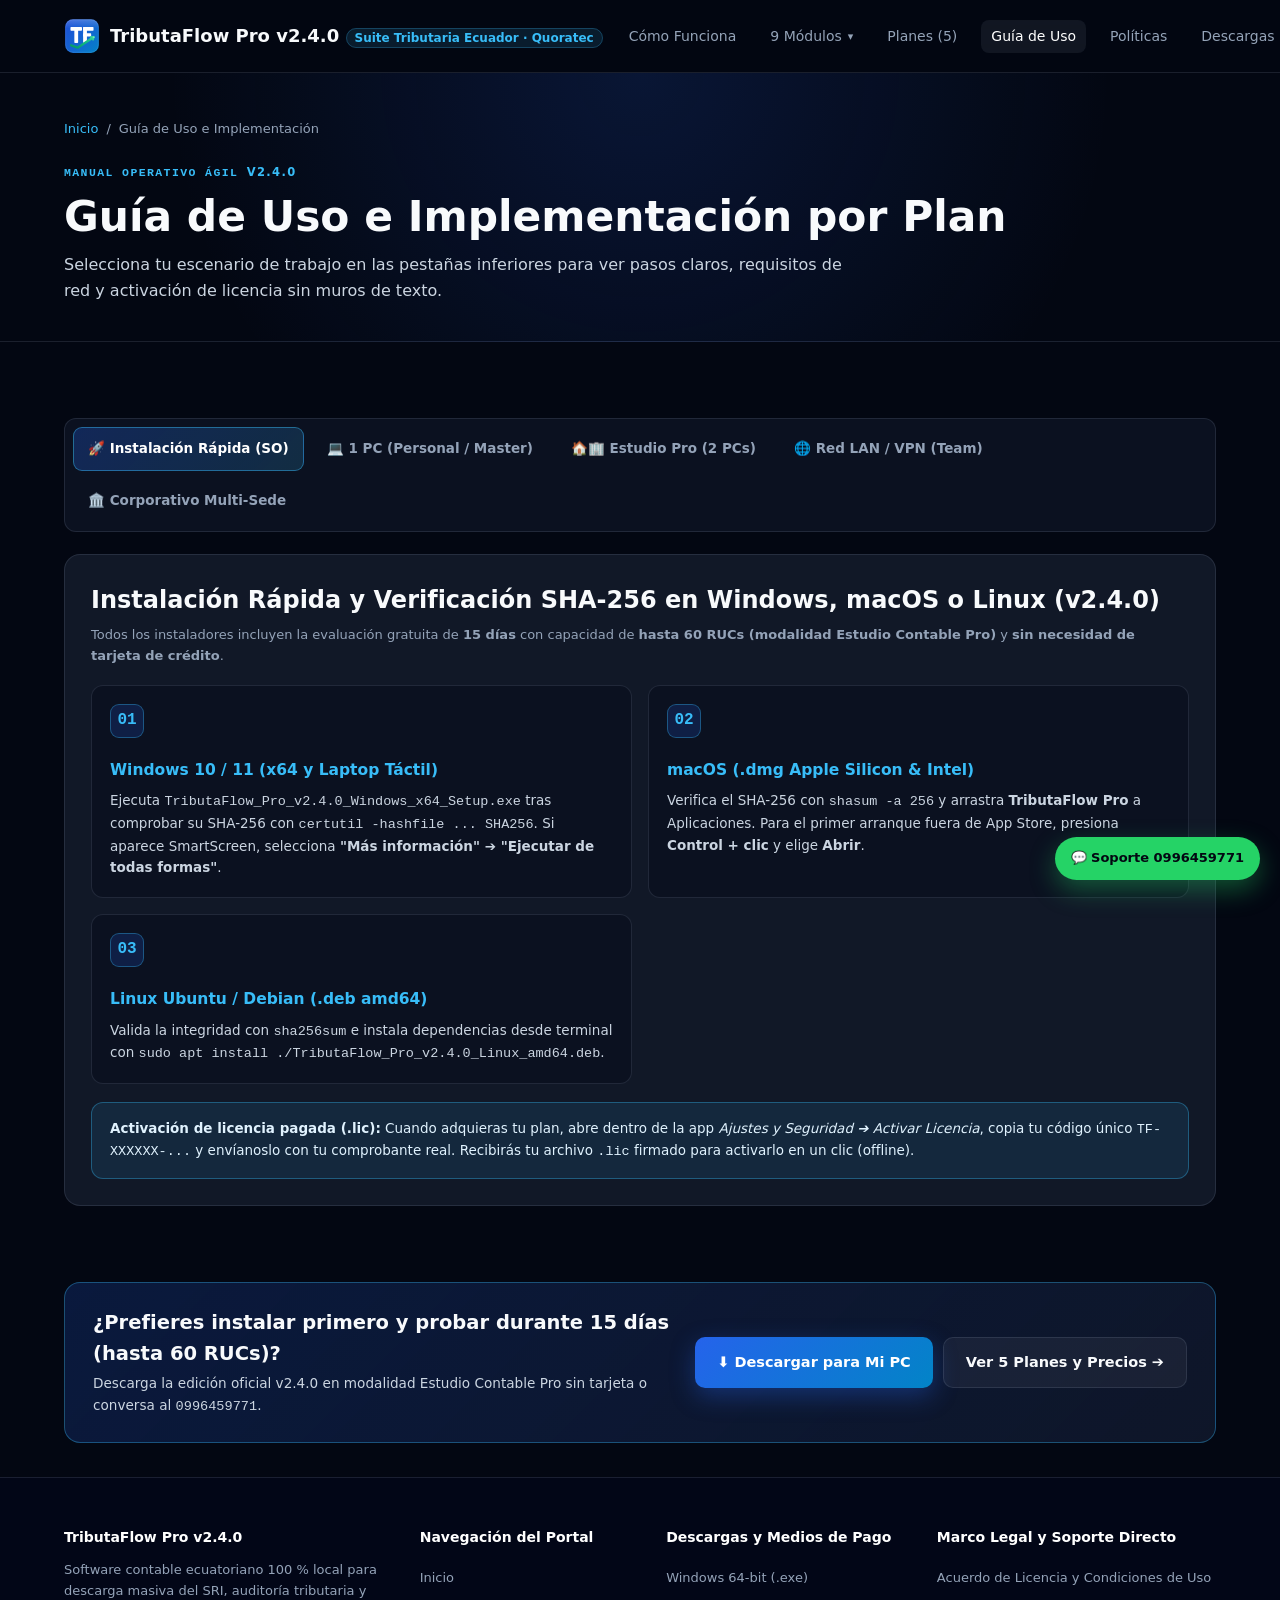
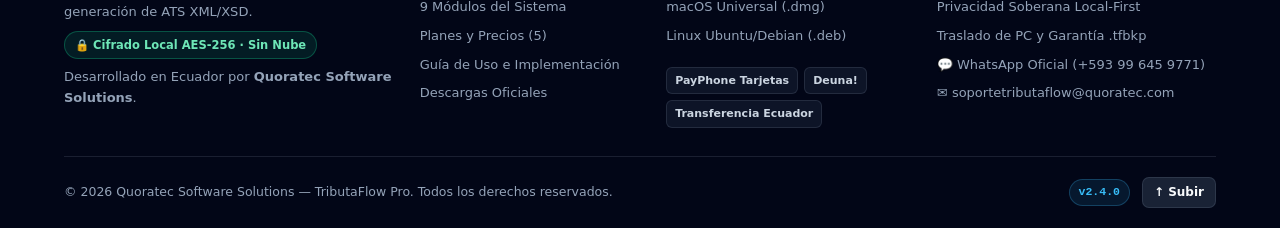
==== commit 8e794b6c: "feat(portal-v2.4.0): sincronización comercial 15d/60RUCs, hashes SHA-256 y endurecimiento AppSec/SRI" ====
--- a/guia-uso.html
+++ b/guia-uso.html
@@ -4,11 +4,11 @@
     <meta charset="UTF-8">
     <meta name="viewport" content="width=device-width, initial-scale=1.0">
     <meta http-equiv="Content-Security-Policy" content="default-src 'self'; script-src 'self'; style-src 'self'; img-src 'self' data:; font-src 'self'; connect-src 'self'; object-src 'none'; base-uri 'self'; form-action 'none';">
-    <meta name="referrer" content="no-referrer">
+    <meta name="referrer" content="strict-origin-when-cross-origin">
     <title>Guía de Uso e Implementación v2.4.0 | TributaFlow Pro</title>
-    <meta name="description" content="Guía práctica de instalación y puesta en marcha de TributaFlow Pro v2.4.0 por escenario: Windows, macOS, Linux, Estudio Dual-PC (30+30 o 60 en 1), Red LAN y Corporativo.">
+    <meta name="description" content="Guía práctica de instalación, verificación SHA-256 y puesta en marcha de TributaFlow Pro v2.4.0 por escenario: Windows, macOS, Linux, Estudio Pro (.tfbkp), Red LAN UNC y Conector Multi-Regional HTTPS.">
     <link rel="icon" type="image/png" href="assets/img/favicon.png">
-    <link rel="stylesheet" href="assets/css/portal.css">
+    <link rel="stylesheet" href="assets/css/portal.css" integrity="sha384-sVn32hko8xHqLn9XA7bOd7hwZGVCN6VbsPAV3lmZ4TWju2Y/wk0JFilzVapotcKz" crossorigin="anonymous">
 </head>
 <body>
 
@@ -69,26 +69,26 @@
 
                 <!-- PANEL 1: INSTALACIÓN RÁPIDA -->
                 <article class="guide-panel is-active" id="tab-rapida" role="tabpanel" data-guide-panel="rapida">
-                    <h2>Instalación Rápida en Windows, macOS o Linux (<span data-app-version-tag>v2.4.0</span>)</h2>
-                    <p class="muted-note mt-6">Todos los instaladores incluyen la evaluación gratuita de <strong data-trial-days>14 días</strong> (1 PC, hasta 2 RUCs reales y 15 líneas en Consulta Masiva).</p>
-
-                    <div class="guide-steps-grid mt-24">
-                        <div class="guide-step-card">
-                            <span class="step-num">01</span>
-                            <h3>Windows 10 / 11 (PC y Laptop Táctil)</h3>
-                            <p>Ejecuta el asistente <code>TributaFlow_Pro_v2.4.0_Windows_x64_Setup.exe</code>. Si aparece aviso preventivo de Windows SmartScreen, haz clic en <strong>"Más información" ➔ "Ejecutar de todas formas"</strong>.</p>
+                    <h2>Instalación Rápida y Verificación SHA-256 en Windows, macOS o Linux (<span data-app-version-tag>v2.4.0</span>)</h2>
+                    <p class="muted-note mt-6">Todos los instaladores incluyen la evaluación gratuita de <strong data-trial-days>15 días</strong> con capacidad de <strong>hasta 60 RUCs (modalidad Estudio Contable Pro)</strong> y <strong>sin necesidad de tarjeta de crédito</strong>.</p>
+
+                    <div class="guide-steps-grid mt-24">
+                        <div class="guide-step-card">
+                            <span class="step-num">01</span>
+                            <h3>Windows 10 / 11 (x64 y Laptop Táctil)</h3>
+                            <p>Ejecuta <code>TributaFlow_Pro_v2.4.0_Windows_x64_Setup.exe</code> tras comprobar su SHA-256 con <code>certutil -hashfile ... SHA256</code>. Si aparece SmartScreen, selecciona <strong>"Más información" ➔ "Ejecutar de todas formas"</strong>.</p>
                         </div>
 
                         <div class="guide-step-card">
                             <span class="step-num">02</span>
                             <h3>macOS (.dmg Apple Silicon & Intel)</h3>
-                            <p>Arrastra <strong>TributaFlow Pro</strong> a Aplicaciones. Para el primer arranque fuera de App Store, presiona <strong>Control + clic</strong> (o clic derecho) sobre el icono y elige <strong>Abrir</strong>.</p>
-                        </div>
-
-                        <div class="guide-step-card">
-                            <span class="step-num">03</span>
-                            <h3>Linux Ubuntu / Debian (.deb)</h3>
-                            <p>Instala dependencias automáticamente desde terminal con <code>sudo apt install ./TributaFlow_Pro_v2.4.0_Linux_amd64.deb</code> e inicia desde el menú del sistema.</p>
+                            <p>Verifica el SHA-256 con <code>shasum -a 256</code> y arrastra <strong>TributaFlow Pro</strong> a Aplicaciones. Para el primer arranque fuera de App Store, presiona <strong>Control + clic</strong> y elige <strong>Abrir</strong>.</p>
+                        </div>
+
+                        <div class="guide-step-card">
+                            <span class="step-num">03</span>
+                            <h3>Linux Ubuntu / Debian (.deb amd64)</h3>
+                            <p>Valida la integridad con <code>sha256sum</code> e instala dependencias desde terminal con <code>sudo apt install ./TributaFlow_Pro_v2.4.0_Linux_amd64.deb</code>.</p>
                         </div>
                     </div>
 
@@ -100,111 +100,111 @@
                 <!-- PANEL 2: 1 PC (PERSONAL Y CONTADOR MASTER) -->
                 <article class="guide-panel" id="tab-1pc" role="tabpanel" data-guide-panel="1pc">
                     <h2>Operación Individual en 1 PC (Personal Pro y Contador Master)</h2>
-                    <p class="muted-note mt-6">Diseñado para trabajar con máxima privacidad local: <strong>Personal Pro</strong> gestiona hasta <strong>3 RUCs</strong> ($59/año) y <strong>Contador Master</strong> hasta <strong>25 RUCs</strong> con Generador ATS ($139/año).</p>
+                    <p class="muted-note mt-6">Privacidad local en 1 estación: <strong>Personal Pro</strong> ($59/año) gestiona hasta <strong>3 RUCs</strong> (sin lote multi-RUC, ATS, EFOS, <code>.tfbkp</code> ni LAN) y <strong>Contador Master</strong> ($139/año) gestiona hasta <strong>25 RUCs</strong> con Lote Multi-RUC y Generador/Validador ATS (XML/XSD/Excel).</p>
 
                     <div class="guide-steps-grid mt-24">
                         <div class="guide-step-card">
                             <span class="step-num">01</span>
                             <h3>Define tu Carpeta Bóveda</h3>
-                            <p>Al abrir TributaFlow Pro por primera vez, elige la ruta donde se guardarán tus XML, RIDE PDF y base SQLCipher AES-256 (por ejemplo <code>Documentos/Boveda_SRI</code>).</p>
+                            <p>Al abrir TributaFlow Pro por primera vez, elige la ruta donde se guardarán tus XML, RIDE PDF y base local cifrada (por ejemplo <code>Documentos/Boveda_SRI</code>).</p>
                         </div>
 
                         <div class="guide-step-card">
                             <span class="step-num">02</span>
                             <h3>Registra tus Contribuyentes</h3>
-                            <p>Ve a <strong>Mis Contribuyentes</strong>, registra hasta 3 RUCs (Personal Pro) o 25 RUCs (Contador Master) y ejecuta <strong>Sincronizar SRI</strong> o <strong>Importar TXT/ZIP</strong>.</p>
-                        </div>
-
-                        <div class="guide-step-card">
-                            <span class="step-num">03</span>
-                            <h3>Genera ATS XML y Excel</h3>
-                            <p>En <strong>Contador Master</strong>, entra a <strong>Generador ATS Oficial</strong>, selecciona periodo y RUC para exportar el XML validado con esquema XSD listo para subir al SRI.</p>
+                            <p>Ve a <strong>Mis Contribuyentes</strong>, registra hasta 3 RUCs (Personal Pro) o 25 RUCs en lote (Contador Master) y ejecuta <strong>Sincronizar SRI</strong> o <strong>Importar TXT/ZIP</strong>.</p>
+                        </div>
+
+                        <div class="guide-step-card">
+                            <span class="step-num">03</span>
+                            <h3>Genera ATS XML/XSD y Excel</h3>
+                            <p>En <strong>Contador Master</strong> ($139/año), entra a <strong>Generador ATS Oficial</strong>, selecciona periodo y RUC para exportar el XML validado con esquema XSD y Excel consolidado.</p>
                         </div>
                     </div>
 
                     <div class="guide-callout-warn mt-24">
-                        <strong>Sobre cambios o formateo de equipo:</strong> Genera siempre un archivo <code>.tfbkp</code> desde <em>Ajustes y Seguridad</em> antes de formatear o cambiar de laptop. Incluimos respaldo de traslado de equipo dentro del periodo anual vigente.
+                        <strong>Sobre capacidades por plan:</strong> Personal Pro y Contador Master operan en 1 PC local (sin Auditor EFOS, sin Multi-PC, sin exportación <code>.tfbkp</code> y sin Red LAN). Para habilitar <code>.tfbkp</code>, EFOS y hasta 60 RUCs, escala a Estudio Contable Pro ($299/año).
                     </div>
                 </article>
 
                 <!-- PANEL 3: ESTUDIO PRO DUAL-PC -->
                 <article class="guide-panel" id="tab-2pcs" role="tabpanel" data-guide-panel="2pcs">
                     <h2>Trabajo Dual-PC Independiente (Estudio Contable Pro — $299/año)</h2>
-                    <p class="muted-note mt-6">Pensado para contadores que alternan entre oficina y casa o comparten carga entre 2 máquinas (Windows, macOS o Linux combinables) <strong>sin depender de servidor ni red LAN permanente</strong>.</p>
+                    <p class="muted-note mt-6">Hasta <strong>60 RUCs (o 30/PC en hasta 2 PCs)</strong> con <strong>Auditor Fantasma EFOS en tiempo real</strong>, Modo Contingencia ATS y Respaldo Portátil Cifrado (<code>.tfbkp AES-256-GCM + HMAC</code>), sin Red LAN TCP/IP ni Bóveda UNC.</p>
 
                     <div class="guide-steps-grid mt-24">
                         <div class="guide-step-card">
                             <span class="step-num">01</span>
                             <h3>Distribución Flexible de 60 RUCs</h3>
-                            <p>Tu licencia habilita <strong>60 RUCs totales</strong>: usa <strong>30 RUCs en PC Oficina + 30 RUCs en Laptop Casa</strong>, o bien concentra los <strong>60 RUCs completos en 1 sola PC</strong> sin PC maestra.</p>
+                            <p>Tu licencia habilita <strong>hasta 60 RUCs</strong>: distribuye <strong>30 RUCs/PC en 2 PCs</strong> (oficina + casa, cualquier SO) o concentra los <strong>60 RUCs en 1 sola PC</strong>.</p>
                         </div>
 
                         <div class="guide-step-card">
                             <span class="step-num">02</span>
                             <h3>Auditoría EFOS y Contingencia</h3>
-                            <p>Activa <strong>Auditor Fantasma</strong> para cruzar facturas frente a listados EFOS del SRI y utiliza el modo de <strong>Contingencia ATS</strong> en cierres masivos de estudio.</p>
+                            <p>Activa <strong>Auditor Fantasma</strong> para cruzar facturas en tiempo real frente a EFOS SRI y utiliza el <strong>Modo Contingencia ATS</strong> en cierres masivos.</p>
                         </div>
 
                         <div class="guide-step-card">
                             <span class="step-num">03</span>
                             <h3>Sincroniza Oficina ⇄ Casa con .tfbkp</h3>
-                            <p>Exporta un paquete portátil cifrado <code>.tfbkp</code> (bóveda + llaves) en un pendrive o carpeta privada para continuar trabajando en tu segunda computadora en segundos.</p>
+                            <p>Exporta un paquete portátil cifrado <code>.tfbkp</code> (<strong>AES-256-GCM + HMAC</strong>) para mover o resguardar tu bóveda entre equipos sin necesitar Red LAN TCP/IP ni Bóveda UNC.</p>
                         </div>
                     </div>
 
                     <div class="guide-callout mt-24">
-                        <strong>Sin dependencia de internet entre equipos:</strong> Cada una de las 2 computadoras recibe su archivo de activación oficial vinculado a su HWID, funcionando offline de manera totalmente autónoma.
+                        <strong>Evaluación gratuita idéntica por 15 días:</strong> Al instalar v2.4.0 recibes 15 días de prueba en modalidad Estudio Contable Pro (hasta 60 RUCs, sin tarjeta de crédito).
                     </div>
                 </article>
 
                 <!-- PANEL 4: ENTERPRISE TEAM LAN / VPN -->
                 <article class="guide-panel" id="tab-lan" role="tabpanel" data-guide-panel="lan">
-                    <h2>Implementación Colaborativa en Red Local LAN o VPN (Enterprise Team)</h2>
-                    <p class="muted-note mt-6">Ideal para estudios con equipo contable: <strong>5 PCs base</strong> ($890/año) con <strong>RUCs Ilimitados</strong>, Consulta Masiva sin límite y arquitectura híbrida oficina + teletrabajo.</p>
-
-                    <div class="guide-steps-grid mt-24">
-                        <div class="guide-step-card">
-                            <span class="step-num">01</span>
-                            <h3>Designa la Estación Maestra (LAN_SERVIDOR)</h3>
-                            <p>En tu computadora principal o servidor interno de oficina, comparte la carpeta de bóveda por ruta de red (ej. <code>\\SERVIDOR\BovedaTributaFlow</code>) y activa el servicio LAN TCP/IP.</p>
-                        </div>
-
-                        <div class="guide-step-card">
-                            <span class="step-num">02</span>
-                            <h3>Conecta Hasta 4 PCs Adicionales (LAN_CLIENTE)</h3>
-                            <p>Las estaciones asistentes apuntan a la IP local o ruta UNC compartida trabajando sobre el mismo repositorio central sin duplicar comprobantes ni claves.</p>
-                        </div>
-
-                        <div class="guide-step-card">
-                            <span class="step-num">03</span>
-                            <h3>Soporte Teletrabajo por VPN Multi-HWID</h3>
-                            <p>Los contadores fuera de oficina conectan por túnel VPN seguro manteniendo permisos cifrados y auditoría trazable de cada estación autorizada.</p>
+                    <h2>Implementación Colaborativa en Red LAN TCP/IP y Bóveda UNC (Enterprise Team — $890/año)</h2>
+                    <p class="muted-note mt-6">Para estudios con equipo contable: <strong>RUCs ilimitados</strong>, <strong>5 estaciones base</strong>, <strong>Red LAN TCP/IP Centralizada con cola anti-colisión</strong> y <strong>Bóveda Compartida UNC (<code>\\SERVIDOR\...</code>)</strong> (sin Conector Multi-Regional HTTPS).</p>
+
+                    <div class="guide-steps-grid mt-24">
+                        <div class="guide-step-card">
+                            <span class="step-num">01</span>
+                            <h3>Designa la Bóveda Compartida UNC</h3>
+                            <p>Comparte la carpeta central en red local (ej. <code>\\SERVIDOR\BovedaTributaFlow</code>) e inicia el servicio de <strong>Red LAN TCP/IP Centralizada</strong>.</p>
+                        </div>
+
+                        <div class="guide-step-card">
+                            <span class="step-num">02</span>
+                            <h3>Conecta Hasta 5 Estaciones Base</h3>
+                            <p>Las estaciones asistentes operan sobre el repositorio único con <strong>cola anti-colisión</strong> para evitar descargas duplicadas del mismo RUC/período.</p>
+                        </div>
+
+                        <div class="guide-step-card">
+                            <span class="step-num">03</span>
+                            <h3>Sin Conector Multi-Regional HTTPS</h3>
+                            <p>Enterprise Team optimiza oficinas en red local LAN/UNC. Si requieres conectar sucursales remotas por Gateway seguro, utiliza Enterprise Corporativo.</p>
                         </div>
                     </div>
                 </article>
 
                 <!-- PANEL 5: ENTERPRISE CORPORATIVO -->
                 <article class="guide-panel" id="tab-corp" role="tabpanel" data-guide-panel="corp">
-                    <h2>Despliegue Nacional Multi-Sucursal (Enterprise Corporativo)</h2>
-                    <p class="muted-note mt-6">Arquitectura empresarial para grupos económicos con múltiples sedes: <strong>10 PCs base ($1,490/año)</strong> + expansión ilimitada <strong>+1 PC por $150/año c/u</strong>.</p>
-
-                    <div class="guide-steps-grid mt-24">
-                        <div class="guide-step-card">
-                            <span class="step-num">01</span>
-                            <h3>Multi-Sucursal sobre HTTPS / VPN</h3>
-                            <p>Centraliza compañías hermanas y razones sociales ilimitadas entre Quito, Guayaquil, Cuenca u otras ciudades bajo canales cifrados dedicados.</p>
-                        </div>
-
-                        <div class="guide-step-card">
-                            <span class="step-num">02</span>
-                            <h3>Respaldo Corporativo en Nube Privada (S3)</h3>
-                            <p>Programa copias cifradas punto a punto hacia tu propio bucket compatible con S3 manteniendo las claves AES-256 bajo custodia interna de tu empresa.</p>
-                        </div>
-
-                        <div class="guide-step-card">
-                            <span class="step-num">03</span>
-                            <h3>Crecimiento Modular sin Fricción</h3>
-                            <p>Cuando se incorpore un nuevo analista financiero, añade licencias individuales (+$150/año por PC extra) desde el mismo contrato anual.</p>
+                    <h2>Despliegue Nacional Multi-Sede (Enterprise Corporativo — $1,490/año base)</h2>
+                    <p class="muted-note mt-6">Arquitectura empresarial escalable: <strong>10+ estaciones escalables (+$150/PC extra)</strong>, RUCs ilimitados, Red LAN + Bóveda UNC y <strong>Conector Multi-Regional HTTPS / Gateway seguro</strong>.</p>
+
+                    <div class="guide-steps-grid mt-24">
+                        <div class="guide-step-card">
+                            <span class="step-num">01</span>
+                            <h3>Conector Multi-Regional HTTPS / Gateway Seguro</h3>
+                            <p>Conecta sedes en distintas ciudades bajo túneles cifrados HTTPS / Gateway seguro manteniendo control centralizado sobre razones sociales ilimitadas.</p>
+                        </div>
+
+                        <div class="guide-step-card">
+                            <span class="step-num">02</span>
+                            <h3>Respaldo Cifrado y Bóveda UNC</h3>
+                            <p>Combina operación en Bóveda Compartida UNC y respaldos cifrados (<code>.tfbkp</code> AES-256-GCM + HMAC) bajo custodia interna exclusiva de tu organización.</p>
+                        </div>
+
+                        <div class="guide-step-card">
+                            <span class="step-num">03</span>
+                            <h3>Escalamiento Modular (+$150/PC extra)</h3>
+                            <p>Parte desde 10 estaciones base ($1,490/año) e incorpora nuevas estaciones adicionales por <strong>+$150/PC extra</strong> sin límites.</p>
                         </div>
                     </div>
 
@@ -221,8 +221,8 @@
         <div class="container">
             <div class="pre-footer-card">
                 <div>
-                    <h3>¿Prefieres instalar primero y probar durante <span data-trial-days>14 días</span>?</h3>
-                    <p>Descarga la edición oficial <span data-app-version-tag>v2.4.0</span> o conversa con soporte técnico al <code>0996459771</code>.</p>
+                    <h3>¿Prefieres instalar primero y probar durante <span data-trial-days>15 días</span> (hasta 60 RUCs)?</h3>
+                    <p>Descarga la edición oficial <span data-app-version-tag>v2.4.0</span> en modalidad Estudio Contable Pro sin tarjeta o conversa al <code>0996459771</code>.</p>
                 </div>
                 <div class="pre-footer-actions">
                     <button type="button" class="btn-glow" data-download-os="auto">⬇ Descargar para Mi PC</button>
@@ -287,6 +287,6 @@
         <span>💬 Soporte 0996459771</span>
     </a>
 
-    <script src="assets/js/portal.js" defer></script>
+    <script src="assets/js/portal.js" integrity="sha384-kebtRLoN/uWtZmOBf9j5Yij0r1GMQH4JPggPDzwd5+cjwherbeJVzn8v8KODzYOa" crossorigin="anonymous" defer></script>
 </body>
 </html>
--- a/assets/css/portal.css
+++ b/assets/css/portal.css
@@ -2853,3 +2853,87 @@
     text-align: center;
     padding: 6px 8px;
 }
+
+/* --- CORRECCIÓN DEFINITIVA DE DESBORDAMIENTO HORIZONTAL (1368 > 1366) --- */
+html, body {
+  width: 100%;
+  max-width: 100%;
+  overflow-x: hidden !important;
+  margin: 0 !important;
+  padding: 0 !important;
+  box-sizing: border-box;
+}
+
+*, *:before, *:after {
+  box-sizing: border-box;
+}
+
+/* ==========================================================================
+   VERIFICACIÓN SHA-256 DE INSTALADORES v2.4.0
+   ========================================================================== */
+.os-sha-box {
+    background: rgba(15, 23, 42, 0.72);
+    border: 1px solid rgba(56, 189, 248, 0.2);
+    border-radius: var(--radius-sm);
+    padding: 8px 10px;
+    display: flex;
+    flex-direction: column;
+    gap: 6px;
+}
+
+.os-sha-head {
+    display: flex;
+    justify-content: space-between;
+    align-items: center;
+    gap: 8px;
+}
+
+.os-sha-label {
+    font-size: 11px;
+    font-weight: 700;
+    color: var(--text-muted);
+    letter-spacing: 0.04em;
+    text-transform: uppercase;
+}
+
+.btn-sha-copy {
+    appearance: none;
+    background: rgba(56, 189, 248, 0.14);
+    color: #38bdf8;
+    border: 1px solid rgba(56, 189, 248, 0.35);
+    border-radius: 6px;
+    padding: 2px 8px;
+    font-size: 11px;
+    font-weight: 600;
+    cursor: pointer;
+    transition: background 0.18s ease, color 0.18s ease;
+}
+
+.btn-sha-copy:hover {
+    background: rgba(56, 189, 248, 0.28);
+    color: #ffffff;
+}
+
+.os-sha-code {
+    font-family: 'JetBrains Mono', ui-monospace, SFMono-Regular, monospace;
+    font-size: 11px;
+    color: #34d399 !important;
+    background: rgba(2, 6, 23, 0.85) !important;
+    padding: 6px 8px !important;
+    border-radius: 6px;
+    word-break: break-all;
+    display: block;
+    user-select: all;
+}
+
+.os-verify-cmd {
+    font-family: 'JetBrains Mono', ui-monospace, SFMono-Regular, monospace;
+    font-size: 11.5px;
+    color: #bae6fd;
+    background: rgba(2, 6, 23, 0.85);
+    border: 1px solid rgba(148, 163, 184, 0.22);
+    border-radius: 6px;
+    padding: 8px 10px;
+    word-break: break-all;
+    display: block;
+}
